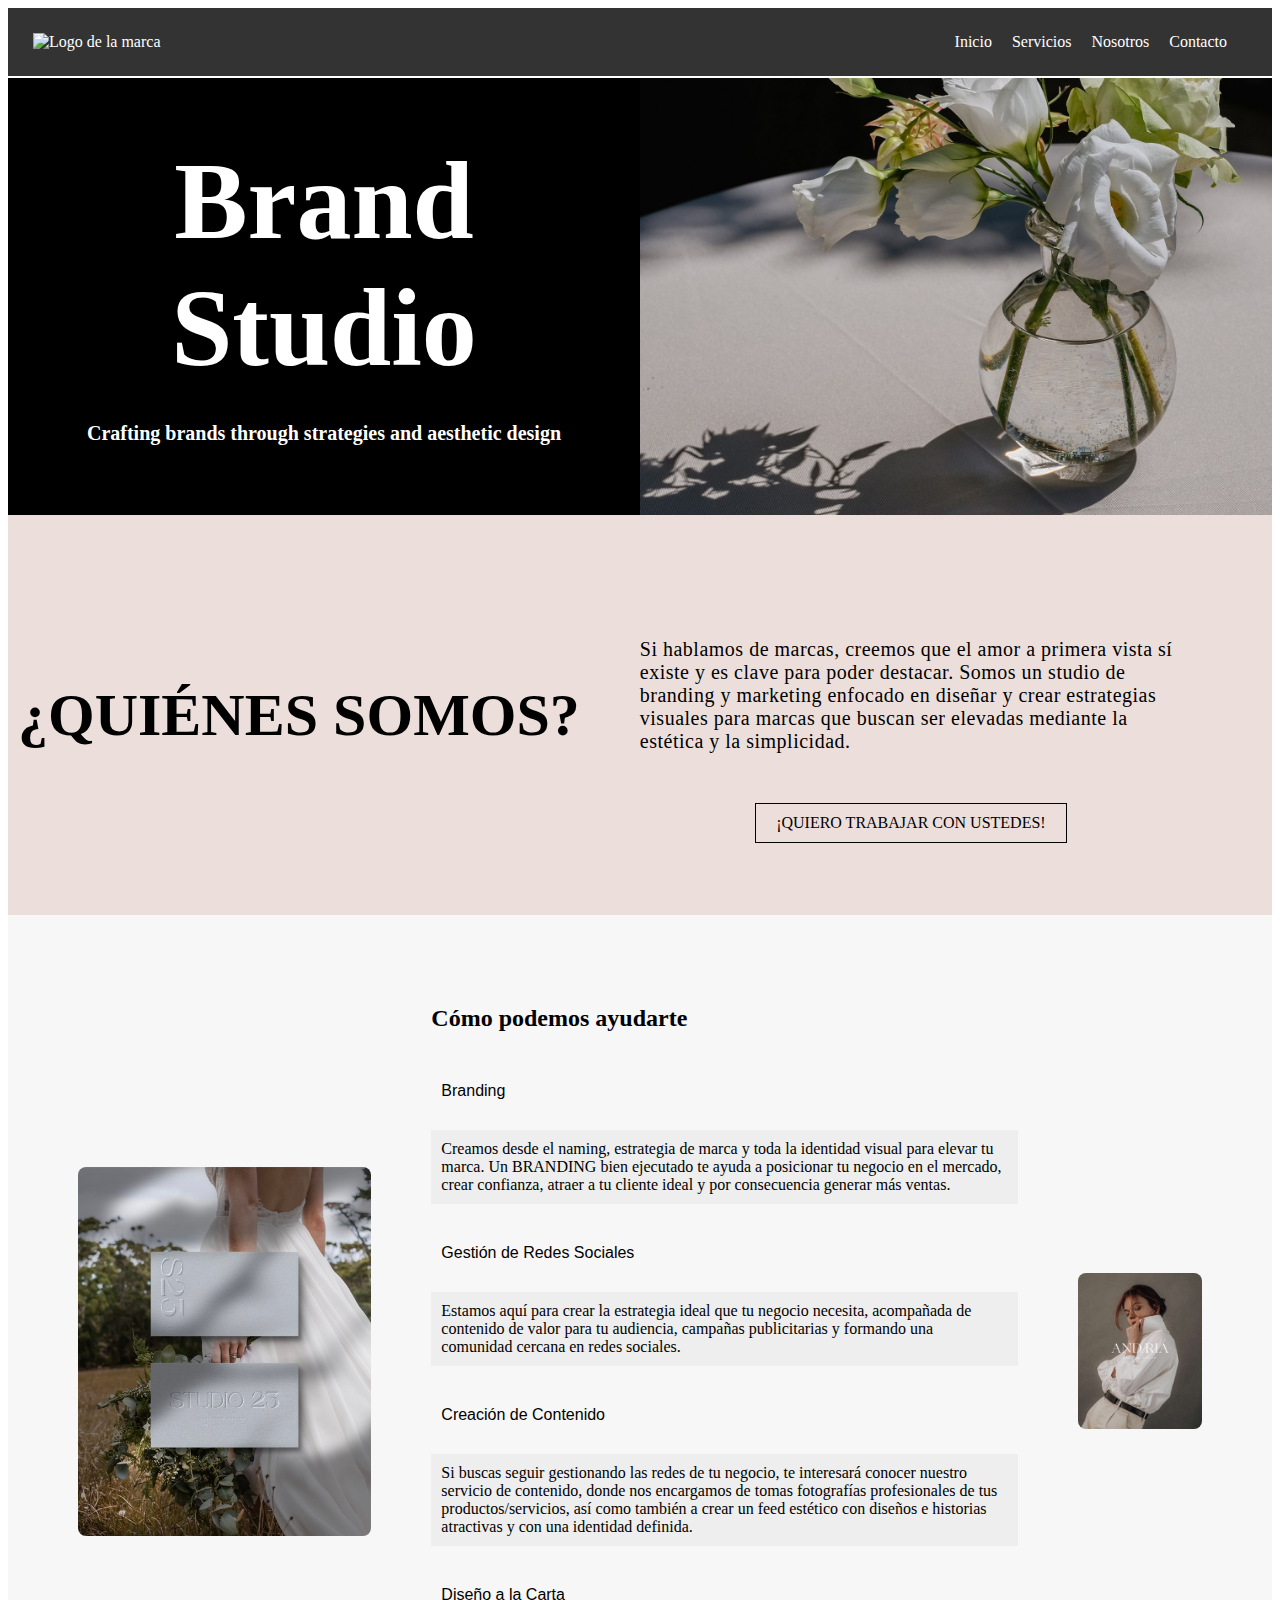
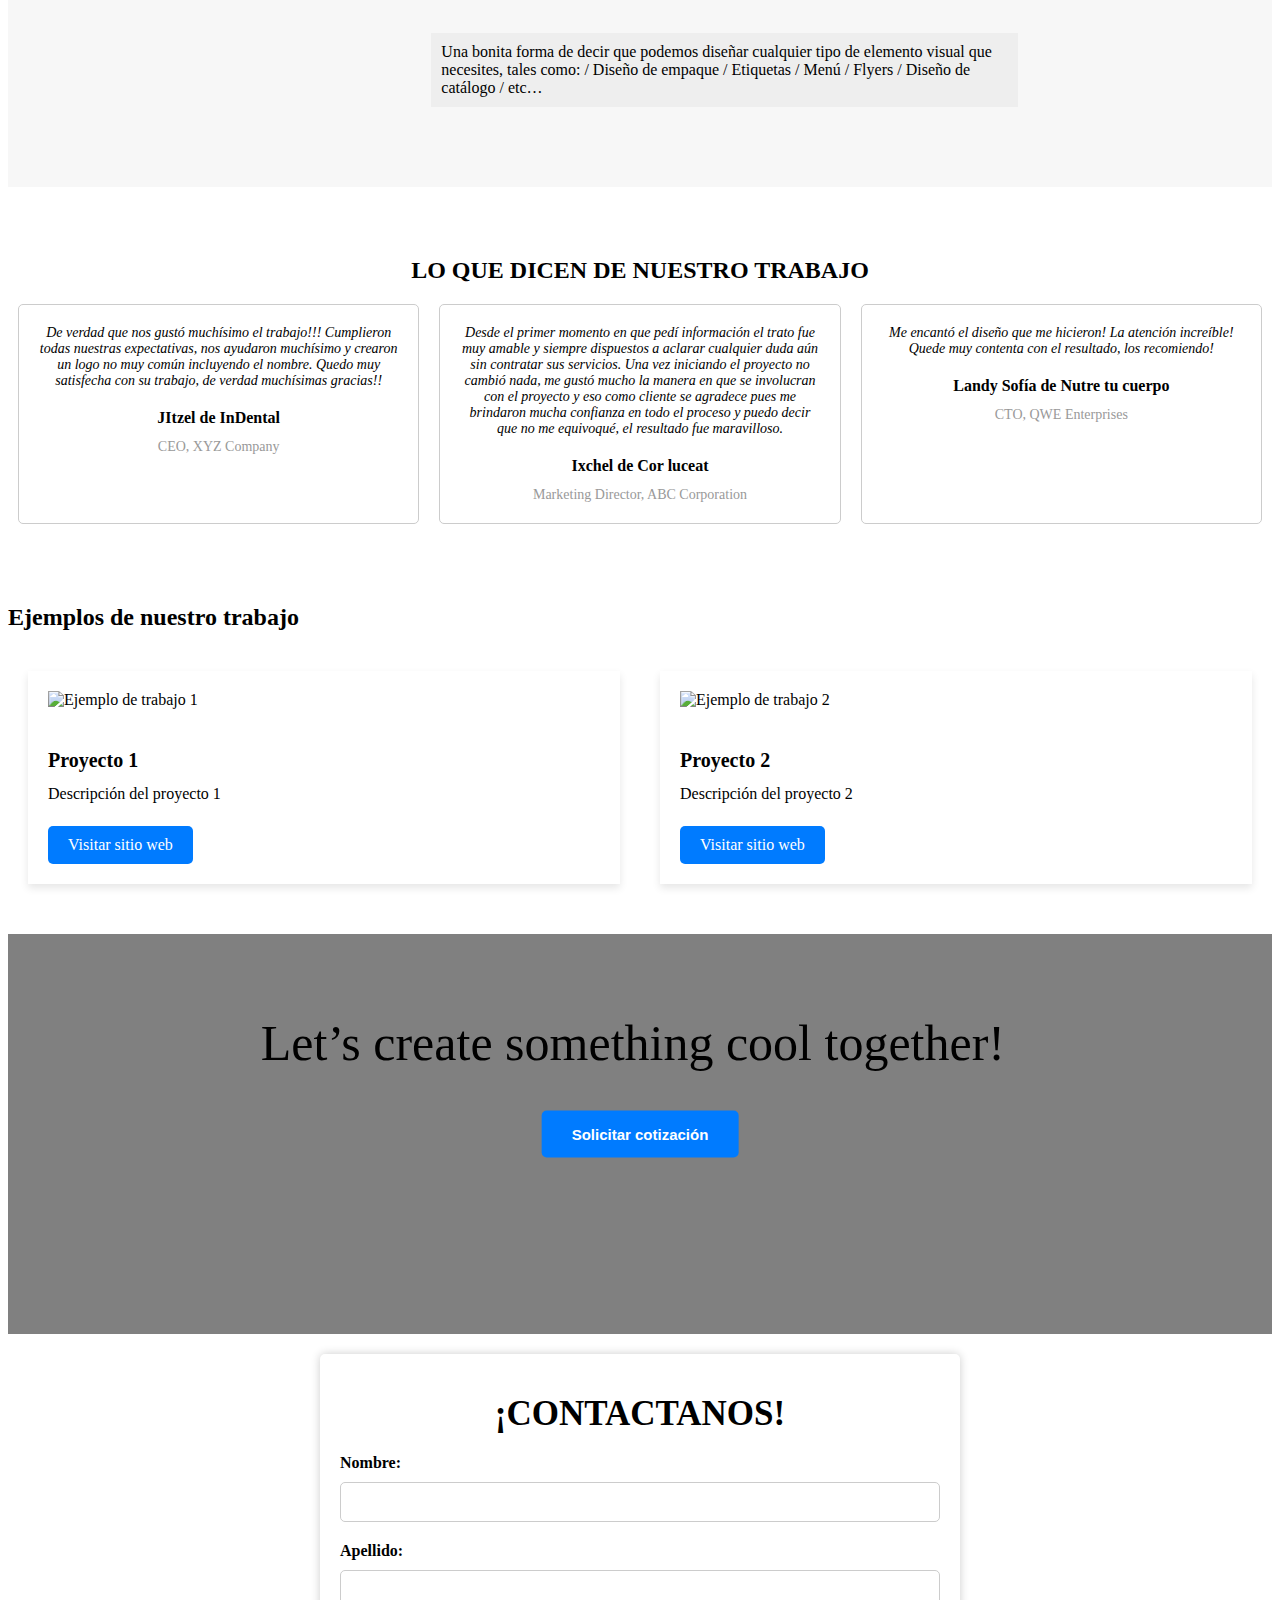
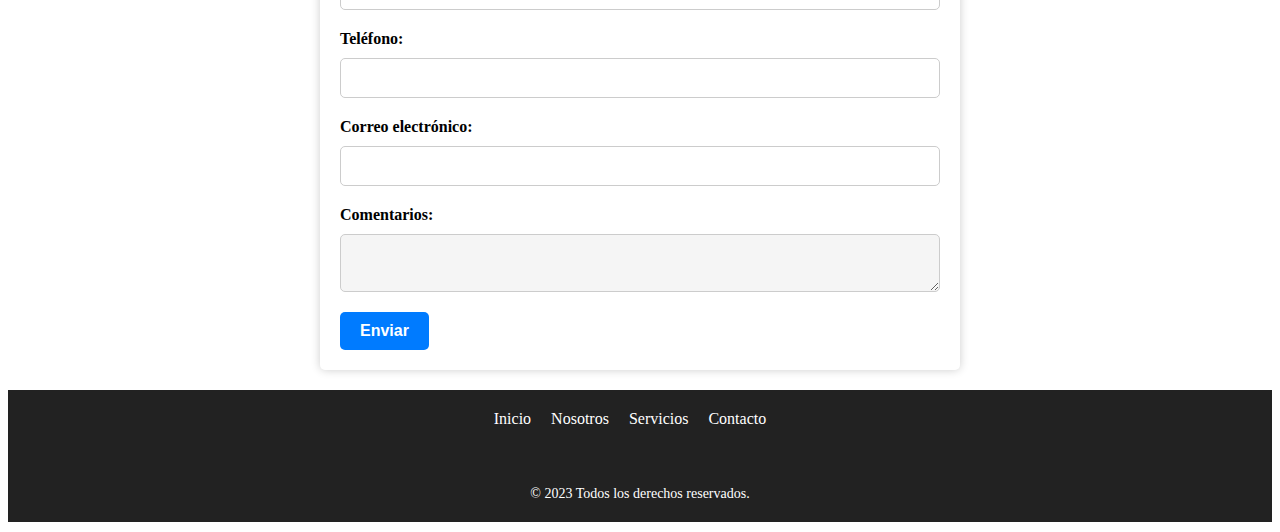
==== index.html @ 490c44bf "First Commit" ====
<!DOCTYPE html>
<html lang="es">

<head>
    <meta charset="UTF-8">
    <meta http-equiv="X-UA-Compatible" content="IE=edge">
    <meta name="viewport" content="width=device-width, initial-scale=1.0">
    <title>Aurum - Agencia de Marketing</title>
    <!-- Font Awesome -->
    <script src="https://kit.fontawesome.com/0994120167.js" crossorigin="anonymous"></script>
    <link href="https://cdn.jsdelivr.net/npm/bootstrap@5.1.3/dist/css/bootstrap.min.css" rel="stylesheet"
        integrity="sha384-1BmE4kWBq78iYhFldvKuhfTAU6auU8tT94WrHftjDbrCEXSU1oBoqyl2QvZ6jIW3" crossorigin="anonymous">
    <!-- Estilos -->
    <link rel="stylesheet" href="estilos.css">
</head>

<body>
    <header>
        <div class="navbar">
            <div class="logo">
                <img src="logo.png" alt="Logo de la marca">
            </div>
            <nav>
                <ul>
                    <li><a href="#">Inicio</a></li>
                    <li><a href="#">Servicios</a></li>
                    <li><a href="#">Nosotros</a></li>
                    <li><a href="#contacto">Contacto</a></li>
                </ul>
            </nav>
        </div>
        <div class="header-info">
            <div class="branding">
                <h1>Brand Studio</h1>
                <h2>Crafting brands through strategies and aesthetic design</h2>
            </div>
            <div class="header-image">
                <img src="images/imagen1.jpg" alt="Imagen de la marca">
            </div>
        </div>
    </header>
    <main>
        <section class="about-us">
            <div class="about-title">
                <h2>¿Quiénes somos?</h2>
            </div>
            <div class="about-description">
                <p>Si hablamos de marcas, creemos que el amor a primera vista sí existe y es clave para poder destacar.
                    Somos un studio de branding y marketing enfocado en diseñar y crear estrategias visuales
                    para marcas que buscan ser elevadas mediante la estética y la simplicidad.</p>
                <div class="contact-button">
                    <a href="contact.html">¡QUIERO TRABAJAR CON USTEDES!</a>
                </div>
            </div>
        </section>

        <section class="help-section">
            <div class="help-container">
                <div class="help-image-left">
                    <img src="images/imagen2.jpg" alt="Imagen izquierda">
                </div>
                <div class="help-info-container">
                    <h2>Cómo podemos ayudarte</h2>
                    <div class="accordion-item">
                        <h2 class="accordion-header" id="headingOne">
                            <button class="accordion-button collapsed" type="button" data-bs-toggle="collapse"
                                data-bs-target="#collapseOne" aria-expanded="false" aria-controls="collapseOne">
                                Branding
                            </button>
                        </h2>
                        <div id="collapseOne" class="accordion-collapse collapse" aria-labelledby="headingOne"
                            data-bs-parent="#accordionExample">
                            <div class="accordion-body">
                                Creamos desde el naming, estrategia de marca y toda la identidad visual para elevar tu
                                marca.

                                Un BRANDING bien ejecutado te ayuda a posicionar tu negocio en el mercado, crear
                                confianza, atraer a tu cliente ideal y por consecuencia generar más ventas.
                            </div>
                        </div>
                    </div>
                    <div class="accordion-item">
                        <h2 class="accordion-header" id="headingTwo">
                            <button class="accordion-button collapsed" type="button" data-bs-toggle="collapse"
                                data-bs-target="#collapseTwo" aria-expanded="false" aria-controls="collapseTwo">
                                Gestión de Redes Sociales
                            </button>
                        </h2>
                        <div id="collapseTwo" class="accordion-collapse collapse" aria-labelledby="headingTwo"
                            data-bs-parent="#accordionExample">
                            <div class="accordion-body">
                                Estamos aquí para crear la estrategia ideal que tu negocio necesita, acompañada de
                                contenido de valor para tu audiencia, campañas publicitarias y formando una comunidad
                                cercana en redes sociales.
                            </div>
                        </div>
                    </div>
                    <div class="accordion-item">
                        <h2 class="accordion-header" id="headingThree">
                            <button class="accordion-button collapsed" type="button" data-bs-toggle="collapse"
                                data-bs-target="#collapseThree" aria-expanded="false" aria-controls="collapseThree">
                                Creación de Contenido
                            </button>
                        </h2>
                        <div id="collapseThree" class="accordion-collapse collapse" aria-labelledby="headingThree"
                            data-bs-parent="#accordionExample">
                            <div class="accordion-body">
                                Si buscas seguir gestionando las redes de tu negocio, te interesará conocer nuestro
                                servicio de contenido, donde nos encargamos de tomas fotografías profesionales de tus
                                productos/servicios, así como también a crear un feed estético con diseños e historias
                                atractivas y con una identidad definida.
                            </div>
                        </div>
                    </div>
                    <div class="accordion-item">
                        <h2 class="accordion-header" id="headingFour">
                            <button class="accordion-button collapsed" type="button" data-bs-toggle="collapse"
                                data-bs-target="#collapseFour" aria-expanded="false" aria-controls="collapseFour">
                                Diseño a la Carta
                            </button>
                        </h2>
                        <div id="collapseFour" class="accordion-collapse collapse" aria-labelledby="headingFour"
                            data-bs-parent="#accordionExample">
                            <div class="accordion-body">
                                Una bonita forma de decir que podemos diseñar cualquier tipo de elemento visual que
                                necesites, tales como:
                                / Diseño de empaque / Etiquetas / Menú / Flyers / Diseño de catálogo / etc…
                            </div>
                        </div>
                    </div>
                </div>
            </div>
            <div class="help-image-right">
                <img src="images/imagen3.jpg" alt="Imagen derecha">
            </div>
            </div>
        </section>

        <section class="testimonial">
            <h2>Lo que dicen de nuestro trabajo</h2>
            <div class="testimonial-container">
                <div class="testimonial-card">
                    <p>De verdad que nos gustó muchísimo el trabajo!!!
                        Cumplieron todas nuestras expectativas, nos ayudaron muchísimo y crearon un logo no muy común
                        incluyendo el nombre.
                        Quedo muy satisfecha con su trabajo, de verdad muchísimas gracias!!</p>
                    <h3>JItzel de InDental</h3>
                    <span>CEO, XYZ Company</span>
                </div>
                <div class="testimonial-card">
                    <p>Desde el primer momento en que pedí información el trato fue muy amable y
                        siempre dispuestos a aclarar cualquier duda aún sin contratar sus servicios.
                        Una vez iniciando el proyecto no cambió nada, me gustó mucho la manera en que se
                        involucran con el proyecto y eso como cliente se agradece pues
                        me brindaron mucha confianza en todo el proceso y puedo decir
                        que no me equivoqué, el resultado fue maravilloso.</p>
                    <h3>Ixchel de Cor luceat</h3>
                    <span>Marketing Director, ABC Corporation</span>
                </div>
                <div class="testimonial-card">
                    <p>Me encantó el diseño que me hicieron! La atención increíble!
                        Quede muy contenta con el resultado, los recomiendo!</p>
                    <h3>Landy Sofía de Nutre tu cuerpo</h3>
                    <span>CTO, QWE Enterprises</span>
                </div>
            </div>
        </section>

        <section class="work-examples">
            <h2>Ejemplos de nuestro trabajo</h2>
            <div class="work-container">
                <div class="work-card">
                    <img src="img/work-example-1.jpg" alt="Ejemplo de trabajo 1">
                    <h3>Proyecto 1</h3>
                    <p>Descripción del proyecto 1</p>
                    <a href="#" target="_blank">Visitar sitio web</a>
                </div>
                <div class="work-card">
                    <img src="img/work-example-2.jpg" alt="Ejemplo de trabajo 2">
                    <h3>Proyecto 2</h3>
                    <p>Descripción del proyecto 2</p>
                    <a href="#" target="_blank">Visitar sitio web</a>
                </div>
            </div>
        </section>

        <div class="container">
            <p class="fraseCotizacion">Let’s create something cool together!</p>
            <button class="cta-btn">Solicitar cotización</button>
        </div>

        <div id=#contacto class="contact-form">
            <form action="#" method="post">
                <h2>¡Contactanos!</h2>
                <div class="form-group">
                    <label for="first-name">Nombre:</label>
                    <input type="text" id="first-name" name="first-name" required>
                </div>
                <div class="form-group">
                    <label for="last-name">Apellido:</label>
                    <input type="text" id="last-name" name="last-name" required>
                </div>
                <div class="form-group">
                    <label for="phone">Teléfono:</label>
                    <input type="tel" id="phone" name="phone" required>
                </div>
                <div class="form-group">
                    <label for="email">Correo electrónico:</label>
                    <input type="email" id="email" name="email" required>
                </div>
                <div class="form-group">
                    <label for="comments">Comentarios:</label>
                    <textarea id="comments" name="comments" readonly></textarea>
                </div>
                <button type="submit">Enviar</button>
            </form>
        </div>
    </main>
    <footer>
        <nav>
            <ul>
                <li><a href="#">Inicio</a></li>
                <li><a href="#">Nosotros</a></li>
                <li><a href="#">Servicios</a></li>
                <li><a href="#">Contacto</a></li>
            </ul>
        </nav>
        <div class="social-icons">
            <a href="www.instagram.com" aria-label="Instagram"><i class="fab fa-instagram"></i></a>
            <a href="#" aria-label="Whatsapp"><i class="fab fa-whatsapp"></i></a>
            <a href="#" aria-label="Twitter"><i class="fab fa-twitter"></i></a>
            <a href="#" aria-label="Facebook"><i class="fab fa-facebook"></i></a>
            <a href="#" aria-label="Pinterest"><i class="fab fa-pinterest"></i></a>
        </div>
        <p>&copy; 2023 Todos los derechos reservados.</p>
    </footer>

    <!-- Javascript -->
    <script src="index.js"></script>
    <script src="https://cdn.jsdelivr.net/npm/bootstrap@5.1.3/dist/js/bootstrap.bundle.min.js"
        integrity="sha384-ka7Sk0Gln4gmtz2MlQnikT1wXgYsOg+OMhuP+IlRH9sENBO0LRn5q+8nbTov4+1p" crossorigin="anonymous">
    </script>
</body>

</html>
---- estilos.css ----
/* Estilos para el navbar */
.navbar {
    display: flex;
    justify-content: space-between;
    align-items: center;
    background-color: #333;
    color: #fff;
    padding: 25px;
  }
  
  .logo img {
    height: 50px;
  }
  
  nav ul {
    list-style: none;
    display: flex;
  }
  
  nav li {
    margin-right: 20px;
  }
  
  nav a {
    color: #fff;
    text-decoration: none;
  }
  
  /* Estilos para la sección del encabezado */
/*   .header-info {
    display: flex;
    justify-content: space-between;
    align-items: center;
    padding: 50px;
    background-color: #000;
    border-top: 1px solid #fff;
  } */
  .header-info {
    display: flex;
    align-items: center;
    background-color: #000;
    border-top: 2px solid #fff;
  }
  .branding {
    flex: 1;
  }
  
  .branding h1 {
    margin-top: 0;
    color: #fff;
    font-size: 110px;
    margin: 10px;
    text-align: center;

  }
  .branding h2 {
    margin: 0 auto;
    max-width: 80%;
    color: #fff;
    font-size: 20px;
    text-align: center;
    padding: 20px;
  }
  
  .header-image {
    flex: 1;
    display: flex;
    justify-content: flex-end;
  }
  
  .header-image img {
    max-width: 100%;
    height: auto;
  }
  /* Sobre Nosotros */
  .about-us {
    display: flex;
    align-items: center;
    height: 400px;
    background-color: #ecdfdb;
  }

  .about-title{
    font-size: 40px;
    margin: 10px;
    text-transform: uppercase;
  }
  .about-description{
    flex: 1;
    width: 40%;
    margin-right: 40px;
  }
  .about-description p{
    font-size: 20px;
    margin: 30px;
    padding: 20px;
    text-align: left;
    letter-spacing: 0.5px;
}
  
  .contact-button {
    margin-top: 20px;
    text-align: center;
  }
  .contact-button a {
    display: inline-block;
    background-color: #ecdfdb;
    color: #000;
    padding: 10px 20px;
    text-decoration: none;
    font-size: 16px;
    transition: background-color 0.3s;
    border: 1px solid black;
  }
  
/*   .contact-button a {
    display: inline-block;
    background-color: #ecdfdb;
    color: #fff;
    padding: 10px 20px;
    border-radius: 4px;
    text-decoration: none;
    font-size: 16px;
    transition: background-color 0.3s;
  } */
  
  .contact-button a:hover {
    background-color: #C2B790;
    color: #fff;
    border: 1px solid #C2B790;
  }

  /* Sección Servicios */
  .services {
    text-align: center;
    padding: 50px 0;
    background-color: #fff;
  }
  
  .services h2 {
    margin-bottom: 20px;
    text-transform: uppercase;
    color: #fff;
  }
  
  .services-container {
    display: flex;
    justify-content: center;
  }
  .services-container i{
      font-size: 40px;
      margin: 20px;
      color: grey
  }
  
  .services-card {
    width: 30%;
    margin: 0 10px;
    background-color: #fff;
    border: 1px solid #ccc;
    padding: 20px;
    border-radius: 5px;
  }

  .help-section {
    background-color: #f7f7f7;
    padding: 50px 0;
  }
  
  .help-container {
    max-width: 1000px;
    margin: 0 auto;
    display: flex;
    flex-wrap: wrap;
    justify-content: center;
    align-items: center;
  }
  
  .help-image-left,
  .help-image-right {
    flex: 1;
    max-width: 300px;
    margin: 0 20px;
  }
  
  .help-image-left img,
  .help-image-right img {
    display: block;
    width: 100%;
    border-radius: 8px;
  }
  
  .help-info-container {
    flex: 2;
    margin: 0 20px;
    display: flex;
    flex-direction: column;
    justify-content: space-between;
  }
  
  .help-info {
    background-color: #ffffff;
    padding: 20px;
    border-radius: 8px;
    margin-bottom: 20px;
  }
  
  .help-info:last-of-type {
    margin-bottom: 0;
  }
  
  .more-info-button {
    text-align: center;
  }
  
  .more-info-button a {
    display: inline-block;
    background-color: #333333;
    color: #ffffff;
    padding: 10px 20px;
    border-radius: 4px;
    text-decoration: none;
    font-size: 16px;
    transition: background-color 0.3s;
  }
  
  .more-info-button a:hover {
    background-color: #666666;
  }
  .help-section {
    display: flex;
    justify-content: center;
    align-items: center;
    padding: 50px;
  }
  
  .help-container {
    display: flex;
    justify-content: center;
    align-items: center;
    width: 100%;
  }
  
  .help-image-left {
    width: 50%;
    height: 50%;
    position: relative;
  }
  
  .help-image-left img {
    width: 100%;
    height: 100%;
    object-fit: cover;
  }
  
  .help-image-right {
    width: 50%;
    height: 50%;
    position: relative;
  }
  
  .help-image-right img {
    width: 100%;
    height: 100%;
    object-fit: cover;
  }
  
  .help-info-container {
    width: 50%;
    padding: 20px;
  }
  
  .accordion {
    max-height: 400px;
    overflow: auto;
  }
  
  .accordion-item {
    margin-bottom: 10px;
  }
  
  .accordion-button {
    width: 100%;
    text-align: left;
    background: none;
    border: none;
    padding: 10px;
    font-size: 16px;
    cursor: pointer;
  }
  
  .accordion-button:focus {
    outline: none;
  }
  
  .accordion-body {
    padding: 10px;
    background-color: #eee;
  }
  /* Prueba acordeon */

  .myaccordion {
    max-width: 500px;
    margin: 50px auto;
    box-shadow: 0 0 1px rgba(0,0,0,0.1);
  }
  
  .myaccordion .card,
  .myaccordion .card:last-child .card-header {
    border: none;
  }
  
  .myaccordion .card-header {
    border-bottom-color: #EDEFF0;
    background: transparent;
  }
  
  .myaccordion .fa-stack {
    font-size: 18px;
  }
  
  .myaccordion .btn {
    width: 100%;
    font-weight: bold;
    color: #004987;
    padding: 0;
  }
  
  .myaccordion .btn-link:hover,
  .myaccordion .btn-link:focus {
    text-decoration: none;
  }
  
  .myaccordion li + li {
    margin-top: 10px;
  }
  /* Fin prueba acordeon */
  /* Sección Testimonios */
  .testimonial-card p {
    font-style: italic;
    margin-bottom: 20px;
  }
  .testimonial {
    text-align: center;
    padding: 50px 0;
    background-color: #fff;
  }
  
  .testimonial h2 {
    margin-bottom: 20px;
    text-transform: uppercase;
  }
  
  .testimonial-container {
    display: flex;
    justify-content: center;
  }
  
  .testimonial-card {
    width: 30%;
    margin: 0 10px;
    background-color: #fff;
    border: 1px solid #ccc;
    padding: 20px;
    border-radius: 5px;
  }
  
  .testimonial-card p {
    font-style: italic;
    margin-bottom: 20px;
  }
  
  .testimonial-card h3 {
    font-size: 16px;
    margin-bottom: 10px;
  }
  
  .testimonial-card span {
    font-size: 14px;
    color: #999;
  }
/* Sección Ejemplos de Portfolio */
  .work-examples {
    margin: 30px 0;
  }
  
  .work-examples h2 {
    font-size: 24px;
    font-weight: bold;
    margin-bottom: 20px;
  }
  
  .work-container {
    display: flex;
    flex-wrap: wrap;
  }
  
  .work-card {
    flex: 1 1 300px;
    margin: 20px;
    padding: 20px;
    box-shadow: 0px 4px 8px rgba(0, 0, 0, 0.1);
  }
  
  .work-card img {
    width: 100%;
    margin-bottom: 20px;
  }
  
  .work-card h3 {
    font-size: 20px;
    font-weight: bold;
    margin-bottom: 10px;
  }
  
  .work-card p {
    font-size: 16px;
    line-height: 1.5;
    margin-bottom: 20px;
  }
  
  .work-card a {
    display: inline-block;
    font-size: 16px;
    color: #fff;
    background-color: #007bff;
    padding: 10px 20px;
    border-radius: 5px;
    text-decoration: none;
    transition: background-color 0.2s ease-in-out;
  }
  
  .work-card a:hover {
    background-color: #0056b3;
  }
/* Span de Cotización */
  .container {
    position: relative;
    height: 400px;
    background-color: grey;
    /* background-image: url('imagen-de-fondo.jpg'); */
    background-size: cover;
    background-position: center;
  }
  .fraseCotizacion{
      position: absolute;
      top: 20%;
      left: 20%;
      font-size: 50px;
  }
  .cta-btn {
    position: absolute;
    top: 50%;
    left: 50%;
    transform: translate(-50%, -50%);
    background-color: #007bff;
    color: #fff;
    padding: 15px 30px;
    border: none;
    border-radius: 5px;
    font-size: 15px;
    font-weight: bold;
    cursor: pointer;
    transition: background-color 0.2s ease-in-out;
  }
  
  .cta-btn:hover {
    background-color: #0056b3;
  }

  /* Formulario de Contacto */

  .contact-form {
    max-width: 600px;
    margin: 0 auto;
    padding: 20px;
    background-color: #fff;
    border-radius: 5px;
    box-shadow: 0 0 10px rgba(0, 0, 0, 0.2);
    margin-top: 20px;
    margin-bottom: 20px;
  }
  .contact-form h2{
      display: flex;
      justify-content: center;
      font-size: 35px;
      text-align: center;
      margin: 10px;
      padding: 10px;
      text-transform: uppercase;
  }
  .contact-form button{
      display: flex;
      justify-content: center;
  }
  
  .form-group {
    display: flex;
    flex-direction: column;
    margin-bottom: 20px;
  }
  
  .form-group label {
    font-size: 16px;
    font-weight: bold;
    margin-bottom: 10px;
  }
  
  .form-group input,
  .form-group textarea {
    padding: 10px;
    border-radius: 5px;
    border: 1px solid #ccc;
    font-size: 16px;
  }
  
  .form-group textarea[readonly] {
    background-color: #f5f5f5;
    color: #555;
  }
  
  button[type="submit"] {
    background-color: #007bff;
    color: #fff;
    padding: 10px 20px;
    border: none;
    border-radius: 5px;
    font-size: 16px;
    font-weight: bold;
    cursor: pointer;
    transition: background-color 0.2s ease-in-out;
  }
  
  button[type="submit"]:hover {
    background-color: #0056b3;
  }
  /* Footer */
  footer {
    background-color: #222;
    color: #fff;
    padding: 20px;
    display: flex;
    flex-direction: column;
    align-items: center;
  }
  
  nav ul {
    list-style: none;
    margin: 0;
    padding: 0;
    display: flex;
  }
  
  nav li {
    margin-right: 20px;
  }
  
  nav a {
    color: #fff;
    text-decoration: none;
    font-size: 16px;
  }
  
  .social-icons {
    margin: 20px 0;
  }
  
  .social-icons a {
    display: inline-block;
    margin-right: 10px;
    color: #fff;
    font-size: 24px;
  }
  
  .social-icons a:hover {
    color: #007bff;
  }
  
  p {
    margin: 0;
    font-size: 14px;
  }
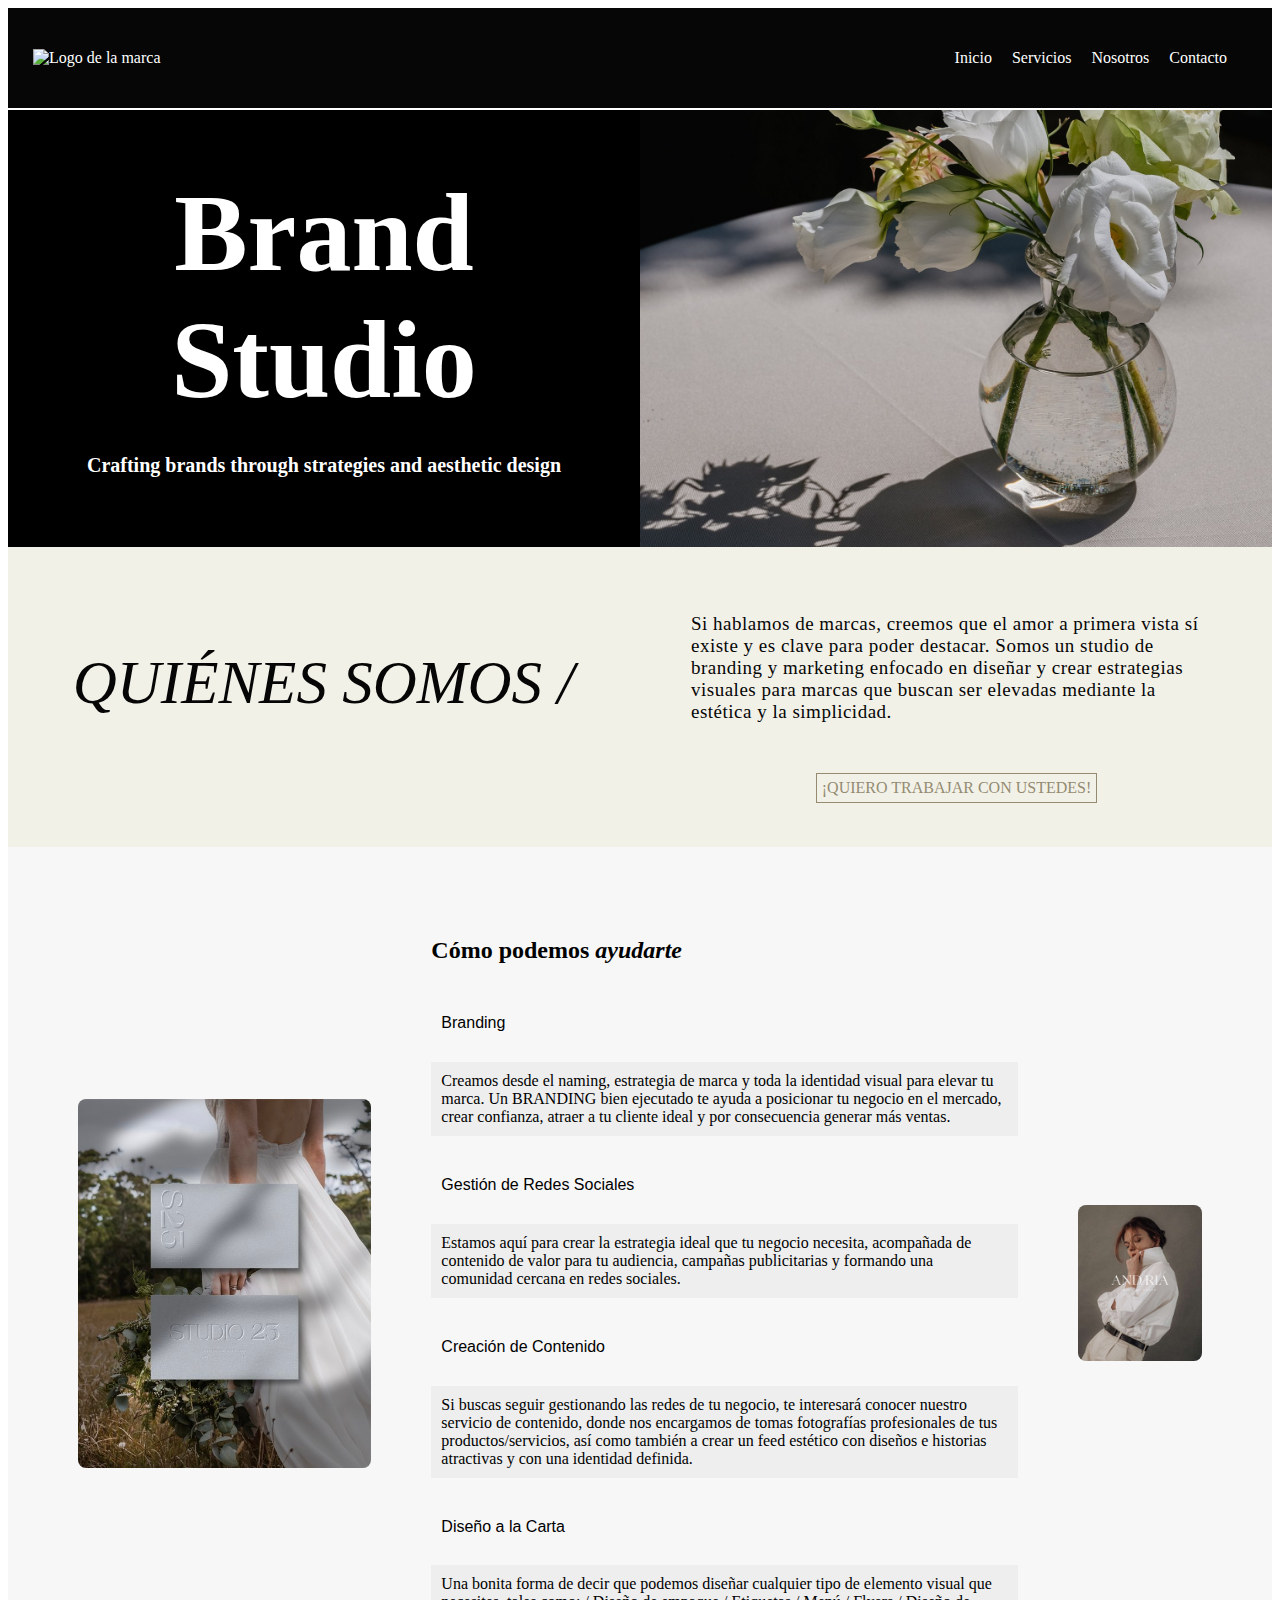
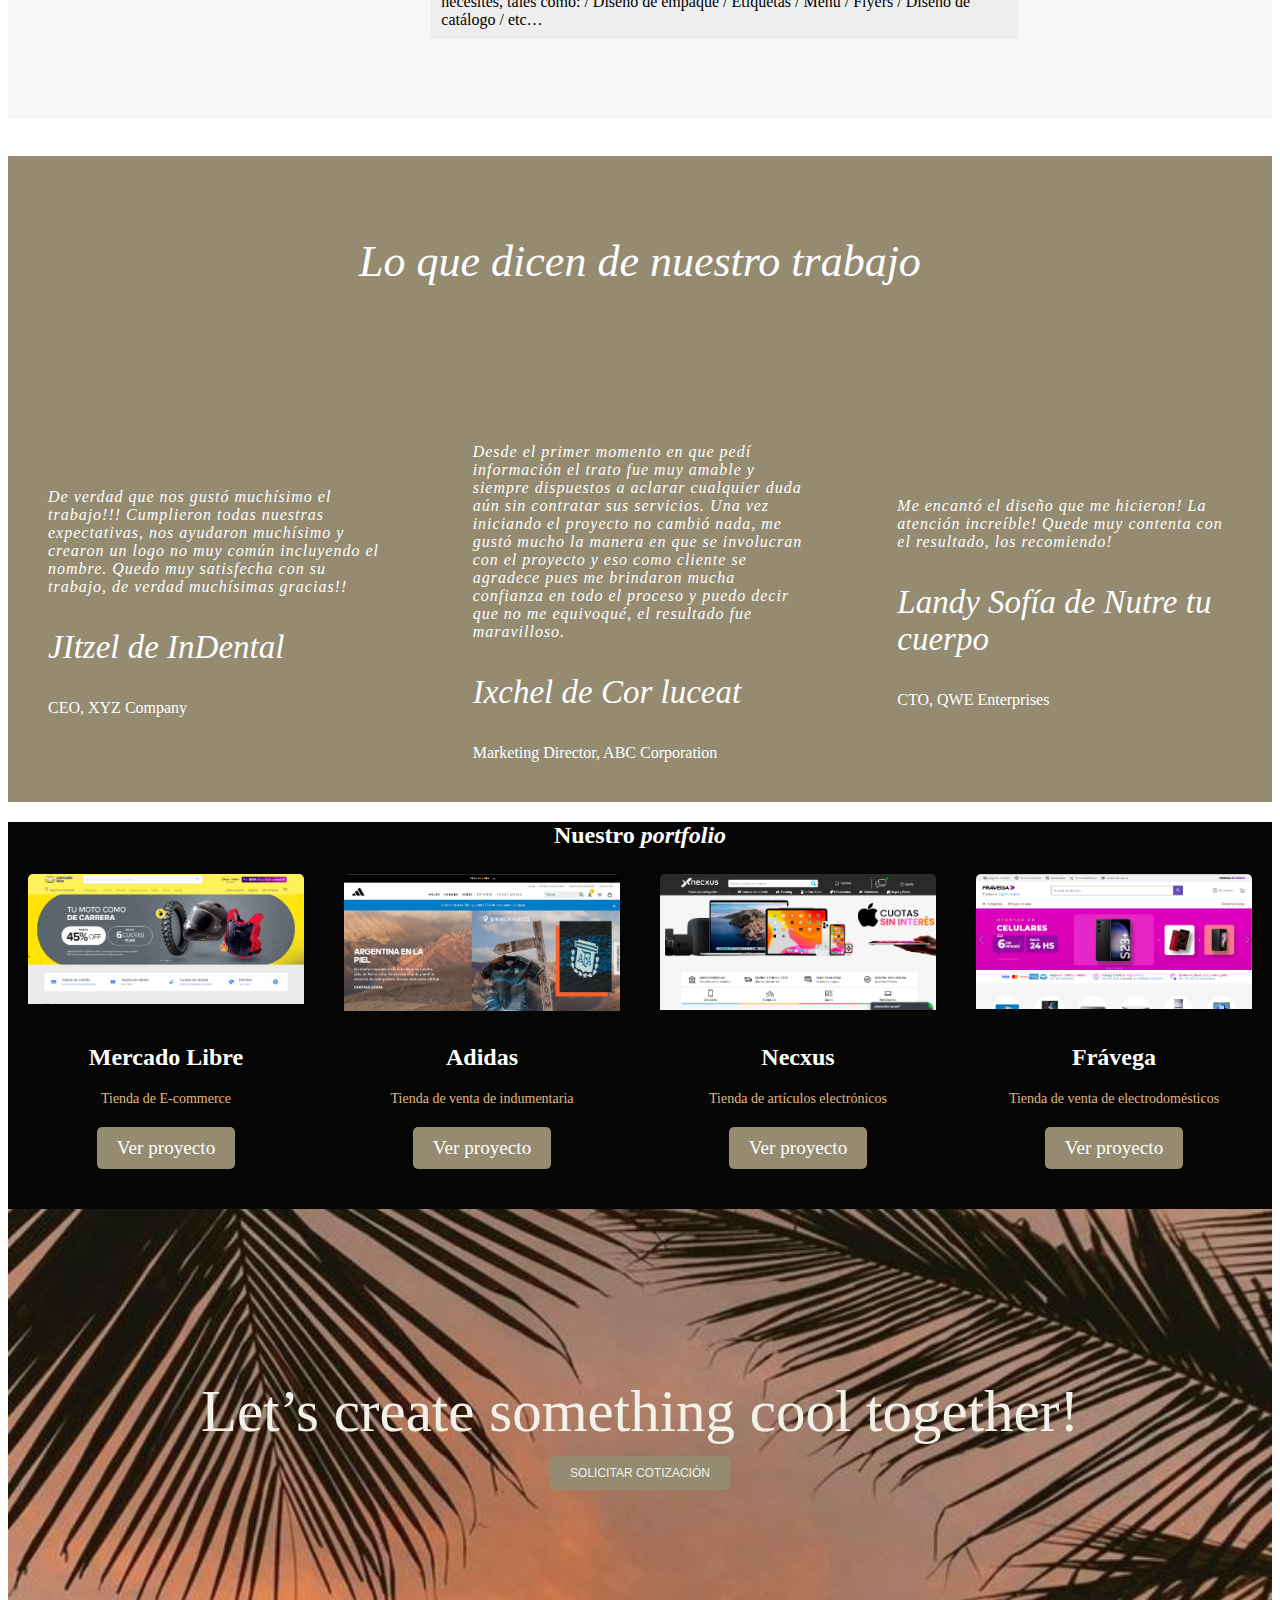
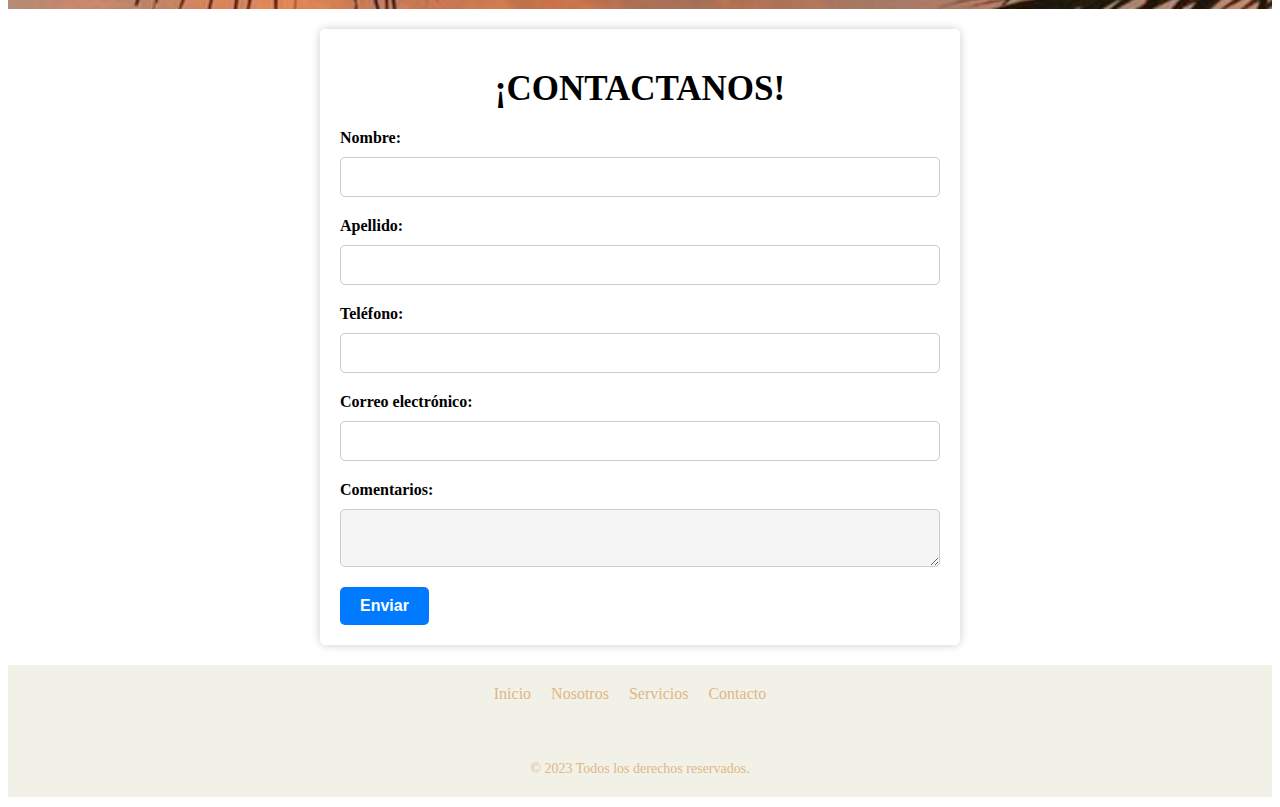
==== commit 7d52852b: "Se agrega prueba de porfolio, se cambia estilo del footer, es estructura quienes somos y nuestro tra" ====
--- a/index.html
+++ b/index.html
@@ -42,25 +42,23 @@
     <main>
         <section class="about-us">
             <div class="about-title">
-                <h2>¿Quiénes somos?</h2>
+                <h2>Quiénes somos /</h2>
             </div>
             <div class="about-description">
                 <p>Si hablamos de marcas, creemos que el amor a primera vista sí existe y es clave para poder destacar.
-                    Somos un studio de branding y marketing enfocado en diseñar y crear estrategias visuales
-                    para marcas que buscan ser elevadas mediante la estética y la simplicidad.</p>
-                <div class="contact-button">
-                    <a href="contact.html">¡QUIERO TRABAJAR CON USTEDES!</a>
-                </div>
-            </div>
-        </section>
-
+                    Somos un studio de branding y marketing enfocado en diseñar y crear estrategias visuales para marcas
+                    que buscan ser
+                    elevadas mediante la estética y la simplicidad.</p>
+                <a href="contact.html" class="contact-button">¡Quiero trabajar con ustedes!</a>
+            </div>
+        </section>
         <section class="help-section">
             <div class="help-container">
                 <div class="help-image-left">
                     <img src="images/imagen2.jpg" alt="Imagen izquierda">
                 </div>
                 <div class="help-info-container">
-                    <h2>Cómo podemos ayudarte</h2>
+                    <h2>Cómo podemos <em>ayudarte</em></h2>
                     <div class="accordion-item">
                         <h2 class="accordion-header" id="headingOne">
                             <button class="accordion-button collapsed" type="button" data-bs-toggle="collapse"
@@ -137,8 +135,10 @@
         </section>
 
         <section class="testimonial">
-            <h2>Lo que dicen de nuestro trabajo</h2>
-            <div class="testimonial-container">
+            <div class="testimonial-title">
+                <h2>Lo que dicen de <em>nuestro trabajo</em></h2>
+            </div>
+            <div class="testimonial-grid">
                 <div class="testimonial-card">
                     <p>De verdad que nos gustó muchísimo el trabajo!!!
                         Cumplieron todas nuestras expectativas, nos ayudaron muchísimo y crearon un logo no muy común
@@ -164,11 +164,55 @@
                     <span>CTO, QWE Enterprises</span>
                 </div>
             </div>
-        </section>
-
-        <section class="work-examples">
-            <h2>Ejemplos de nuestro trabajo</h2>
-            <div class="work-container">
+
+        </section>
+        <section class="work-section">
+            <h2 class="work-title">Nuestro <em>portfolio</em></h2>
+            <div class="work-examples">
+            <div class="work-card">
+                <div class="work-image">
+                  <img src="./images/meli.png" alt="Imagen de ejemplo">
+                </div>
+                <div class="work-content">
+                  <h2>Mercado Libre</h2>
+                  <p>Tienda de E-commerce</p>
+                  <a href="www.mercadolibre.com.ar" class="work-btn">Ver proyecto</a>
+                </div>
+              </div>
+              <div class="work-card">
+                <div class="work-image">
+                  <img src="./images/adidas.png" alt="Imagen de ejemplo">
+                </div>
+                <div class="work-content">
+                  <h2>Adidas</h2>
+                  <p>Tienda de venta de indumentaria</p>
+                  <a href="www.adidas.com.ar" class="work-btn">Ver proyecto</a>
+                </div>
+              </div>
+              <div class="work-card">
+                <div class="work-image">
+                  <img src="./images/necxus.png" alt="Necxus">
+                </div>
+                <div class="work-content">
+                  <h2>Necxus</h2>
+                  <p>Tienda de artículos electrónicos</p>
+                  <a href="www.necxus.com.ar" class="work-btn">Ver proyecto</a>
+                </div>
+              </div>
+              <div class="work-card">
+                <div class="work-image">
+                  <img src="./images/fravega.png" alt="Fravega">
+                </div>
+                <div class="work-content">
+                  <h2>Frávega</h2>
+                  <p>Tienda de venta de electrodomésticos</p>
+                  <a href="www.fravega.com.ar" class="work-btn">Ver proyecto</a>
+                </div>
+              </div>
+            </div>
+              
+              
+            <!-- <div class="work-container">
                 <div class="work-card">
                     <img src="img/work-example-1.jpg" alt="Ejemplo de trabajo 1">
                     <h3>Proyecto 1</h3>
@@ -181,15 +225,20 @@
                     <p>Descripción del proyecto 2</p>
                     <a href="#" target="_blank">Visitar sitio web</a>
                 </div>
-            </div>
-        </section>
-
-        <div class="container">
-            <p class="fraseCotizacion">Let’s create something cool together!</p>
-            <button class="cta-btn">Solicitar cotización</button>
-        </div>
-
-        <div id=#contacto class="contact-form">
+            </div> -->
+        </section>
+<section>
+    <div class="card">
+        <div class="card-content">
+          <h2>Let’s create something cool together!</h2>
+          
+          <button>Solicitar cotización</button>
+        </div>
+      </div>
+      
+</section>
+
+        <div id=contacto class="contact-form">
             <form action="#" method="post">
                 <h2>¡Contactanos!</h2>
                 <div class="form-group">
--- a/estilos.css
+++ b/estilos.css
@@ -3,7 +3,7 @@
     display: flex;
     justify-content: space-between;
     align-items: center;
-    background-color: #333;
+    background-color: #060606;
     color: #fff;
     padding: 25px;
   }
@@ -73,61 +73,58 @@
     height: auto;
   }
   /* Sobre Nosotros */
-  .about-us {
-    display: flex;
-    align-items: center;
-    height: 400px;
-    background-color: #ecdfdb;
-  }
-
-  .about-title{
-    font-size: 40px;
-    margin: 10px;
+.about-us {
+  display: grid;
+  grid-template-columns: repeat(2, 1fr);
+  grid-template-rows: 1fr 0.1fr;
+  grid-column-gap: 2px;
+  grid-row-gap: 2px;
+  height: 300px;
+  background-color: #f2f1e8;
+  }
+.about-us{
+    align-items: center;
+    text-align: center;
+  }
+.about-title h2{
+    
+    margin-bottom: 50px;
+    color: #060606;
     text-transform: uppercase;
-  }
-  .about-description{
-    flex: 1;
-    width: 40%;
-    margin-right: 40px;
+    font-size: 61px;
+    font-family:'Times New Roman', Times, serif;
+    font-style: italic;
+    font-weight: 100;
   }
   .about-description p{
-    font-size: 20px;
+    color: #060606;
     margin: 30px;
     padding: 20px;
     text-align: left;
     letter-spacing: 0.5px;
-}
-  
+    font-size: 19px;
+    font-weight: 300;
+    font-family:'Times New Roman', Times, serif;
+  }
   .contact-button {
-    margin-top: 20px;
+    display: block;
     text-align: center;
   }
-  .contact-button a {
+  .about-us a {
     display: inline-block;
-    background-color: #ecdfdb;
-    color: #000;
-    padding: 10px 20px;
+    background-color: #f2f1e8;
+    color: #948b71;
+    padding: 5px 5px;
     text-decoration: none;
     font-size: 16px;
     transition: background-color 0.3s;
-    border: 1px solid black;
-  }
-  
-/*   .contact-button a {
-    display: inline-block;
-    background-color: #ecdfdb;
-    color: #fff;
-    padding: 10px 20px;
-    border-radius: 4px;
-    text-decoration: none;
-    font-size: 16px;
-    transition: background-color 0.3s;
-  } */
-  
-  .contact-button a:hover {
+    border: 0.1px solid #948b71;
+    text-transform: uppercase;
+  }
+  .about-us a:hover {
     background-color: #C2B790;
     color: #fff;
-    border: 1px solid #C2B790;
+    border: 1px solid #948b71;
   }
 
   /* Sección Servicios */
@@ -297,6 +294,7 @@
     padding: 10px;
     background-color: #eee;
   }
+
   /* Prueba acordeon */
 
   .myaccordion {
@@ -336,137 +334,154 @@
   }
   /* Fin prueba acordeon */
   /* Sección Testimonios */
-  .testimonial-card p {
+  .testimonial{
+    background-color: #948b71;
+    margin-bottom: 20px;
+  }
+  .testimonial h2{
+    text-align: center;
+    padding: 80px;
+    font-family: 'Times New Roman', Times, serif;
+    font-weight: 50;
+    font-size: 44px;
     font-style: italic;
-    margin-bottom: 20px;
-  }
-  .testimonial {
-    text-align: center;
-    padding: 50px 0;
-    background-color: #fff;
-  }
-  
-  .testimonial h2 {
-    margin-bottom: 20px;
-    text-transform: uppercase;
-  }
-  
-  .testimonial-container {
-    display: flex;
-    justify-content: center;
-  }
-  
-  .testimonial-card {
-    width: 30%;
-    margin: 0 10px;
-    background-color: #fff;
-    border: 1px solid #ccc;
-    padding: 20px;
-    border-radius: 5px;
-  }
-  
-  .testimonial-card p {
-    font-style: italic;
-    margin-bottom: 20px;
-  }
-  
-  .testimonial-card h3 {
-    font-size: 16px;
-    margin-bottom: 10px;
-  }
-  
-  .testimonial-card span {
-    font-size: 14px;
-    color: #999;
-  }
+    color: #fff;
+  }
+  .testimonial-grid {
+    display: grid;
+    grid-template-columns: repeat(3, 1fr);
+    grid-template-rows: 1fr;
+    grid-column-gap: 10px;
+    grid-row-gap: 10px;
+    background-color: #948b71;
+    }
+    .testimonial-card{
+      margin: 40px;
+      justify-content: center;
+      align-content: center;
+      align-items: center;
+    }
+    .testimonial-card p {
+      font-style: italic;
+      margin-bottom: 20px;
+      color: #fff;
+      font-size: 16px;
+      font-weight: 300;
+      letter-spacing: 1px;
+    }
+    .testimonial-card h3{
+      color: #fff;
+      font-size: 33px;
+      font-weight: 400;
+      font-style: italic;
+    }
+    .testimonial-card span{
+      color: #fff;
+    }
 /* Sección Ejemplos de Portfolio */
-  .work-examples {
-    margin: 30px 0;
-  }
-  
-  .work-examples h2 {
-    font-size: 24px;
-    font-weight: bold;
-    margin-bottom: 20px;
-  }
-  
-  .work-container {
-    display: flex;
-    flex-wrap: wrap;
-  }
-  
-  .work-card {
-    flex: 1 1 300px;
-    margin: 20px;
-    padding: 20px;
-    box-shadow: 0px 4px 8px rgba(0, 0, 0, 0.1);
-  }
-  
-  .work-card img {
-    width: 100%;
-    margin-bottom: 20px;
-  }
-  
-  .work-card h3 {
-    font-size: 20px;
-    font-weight: bold;
-    margin-bottom: 10px;
-  }
-  
-  .work-card p {
-    font-size: 16px;
-    line-height: 1.5;
-    margin-bottom: 20px;
-  }
-  
-  .work-card a {
-    display: inline-block;
-    font-size: 16px;
-    color: #fff;
-    background-color: #007bff;
-    padding: 10px 20px;
-    border-radius: 5px;
-    text-decoration: none;
-    transition: background-color 0.2s ease-in-out;
-  }
-  
-  .work-card a:hover {
-    background-color: #0056b3;
-  }
+.work-section{
+  background-color: #060606;
+}
+.work-title{
+  text-align: center;
+  margin: 5px;
+  font-weight: 600;
+  color: #fff;
+  
+}
+.work-examples{
+  display: flex;
+  justify-content: center;
+  flex-direction: row;
+}
+.work-card {
+  width: 300px;
+  border-radius: 5px;
+  box-shadow: 0 0 5px rgba(0, 0, 0, 0.3);
+  overflow: hidden;
+  text-align: center;
+  margin: 20px;
+}
+
+.work-image {
+  position: relative;
+  height: 150px;
+  overflow: hidden;
+}
+
+.work-image img {
+  display: block;
+  width: 100%;
+  height: auto;
+}
+
+.work-content {
+  padding: 20px;
+}
+
+.work-content h2 {
+  margin-top: 0;
+  color: #fff;
+}
+
+.work-content p {
+  margin-bottom: 20px;
+}
+
+.work-btn {
+  display: inline-block;
+  background-color: #948b71;
+  color: #fff;
+  border: none;
+  padding: 10px 20px;
+  font-size: 1.2rem;
+  border-radius: 5px;
+  cursor: pointer;
+  text-decoration: none;
+}
+.work-btn:hover{
+  background-color: #817962;
+  color: #fff;
+}
+
 /* Span de Cotización */
-  .container {
-    position: relative;
-    height: 400px;
-    background-color: grey;
-    /* background-image: url('imagen-de-fondo.jpg'); */
-    background-size: cover;
-    background-position: center;
-  }
-  .fraseCotizacion{
-      position: absolute;
-      top: 20%;
-      left: 20%;
-      font-size: 50px;
-  }
-  .cta-btn {
-    position: absolute;
-    top: 50%;
-    left: 50%;
-    transform: translate(-50%, -50%);
-    background-color: #007bff;
-    color: #fff;
-    padding: 15px 30px;
-    border: none;
-    border-radius: 5px;
-    font-size: 15px;
-    font-weight: bold;
-    cursor: pointer;
-    transition: background-color 0.2s ease-in-out;
-  }
-  
-  .cta-btn:hover {
-    background-color: #0056b3;
-  }
+.card {
+  background-image: url(./images/fondopalmeras.jpg);
+  background-size: cover;
+  background-position: center;
+  height: 400px;
+  display: flex;
+  justify-content: center;
+  align-items: center;
+}
+
+.card-content {
+  text-align: center;
+  color: #fff;
+}
+
+.card-content h2 {
+  font-size: 59px;
+  font-weight: 100;
+  font-family: 'Times New Roman', Times, serif;
+  color: #f2f1e8;
+  margin-bottom: 10px;
+}
+
+.card-content button {
+  background-color: #948b71;
+  color: #f2f1e8;
+  border: none;
+  padding: 10px 20px;
+  font-size: 12px;
+  font-weight: 500;
+  border-radius: 5px;
+  cursor: pointer;
+  text-transform: uppercase;
+}
+.card-content button:hover{
+  background-color: #817962;
+}
 
   /* Formulario de Contacto */
 
@@ -536,7 +551,7 @@
   }
   /* Footer */
   footer {
-    background-color: #222;
+    background-color: #f2f1e8;
     color: #fff;
     padding: 20px;
     display: flex;
@@ -544,23 +559,26 @@
     align-items: center;
   }
   
-  nav ul {
+  footer nav ul {
     list-style: none;
     margin: 0;
     padding: 0;
     display: flex;
   }
   
-  nav li {
+  footer nav li {
     margin-right: 20px;
   }
   
-  nav a {
-    color: #fff;
+  footer nav a {
+    color: #e0b784;
     text-decoration: none;
     font-size: 16px;
   }
-  
+  footer nav a:hover {
+    color: #7c7b77;
+  }
+
   .social-icons {
     margin: 20px 0;
   }
@@ -568,17 +586,18 @@
   .social-icons a {
     display: inline-block;
     margin-right: 10px;
-    color: #fff;
+    color: #000;
     font-size: 24px;
   }
   
   .social-icons a:hover {
-    color: #007bff;
+    color: #7c7b77;
   }
   
   p {
     margin: 0;
     font-size: 14px;
+    color: #e0b784;
   }
   
   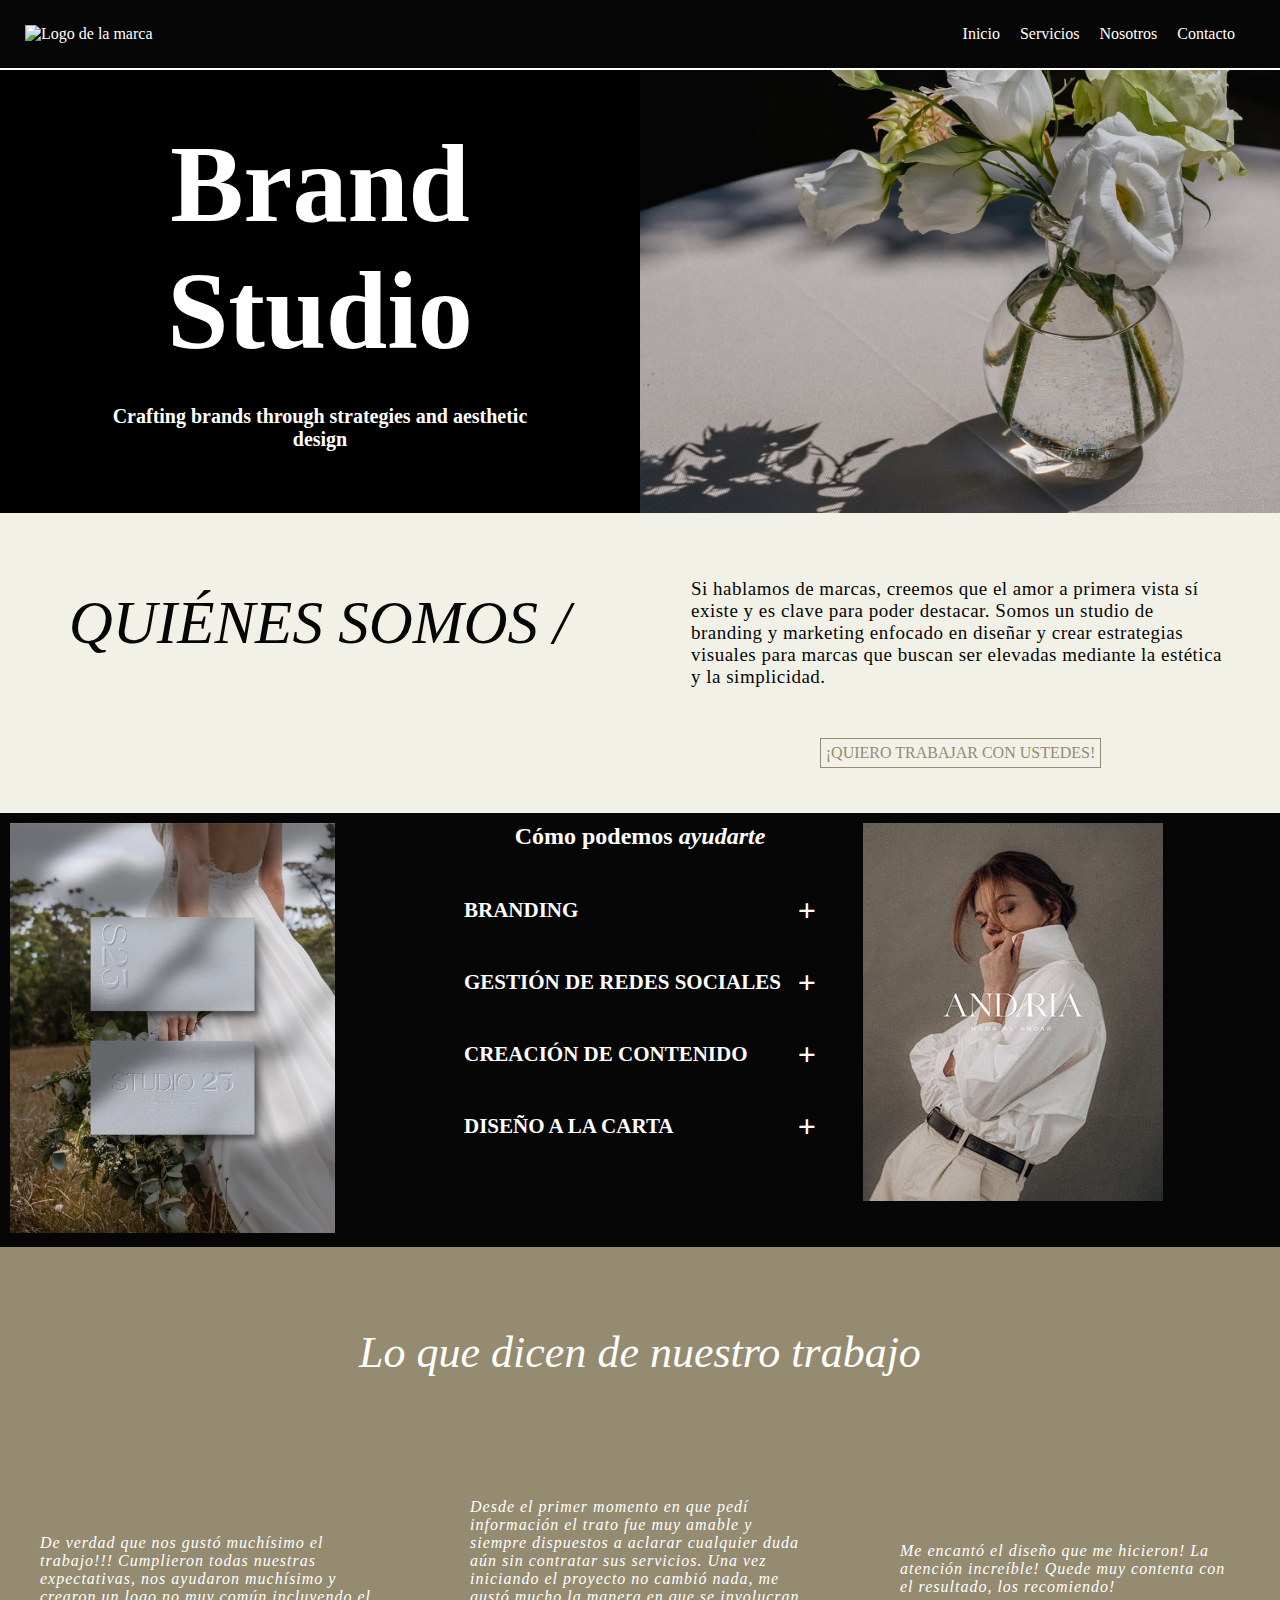
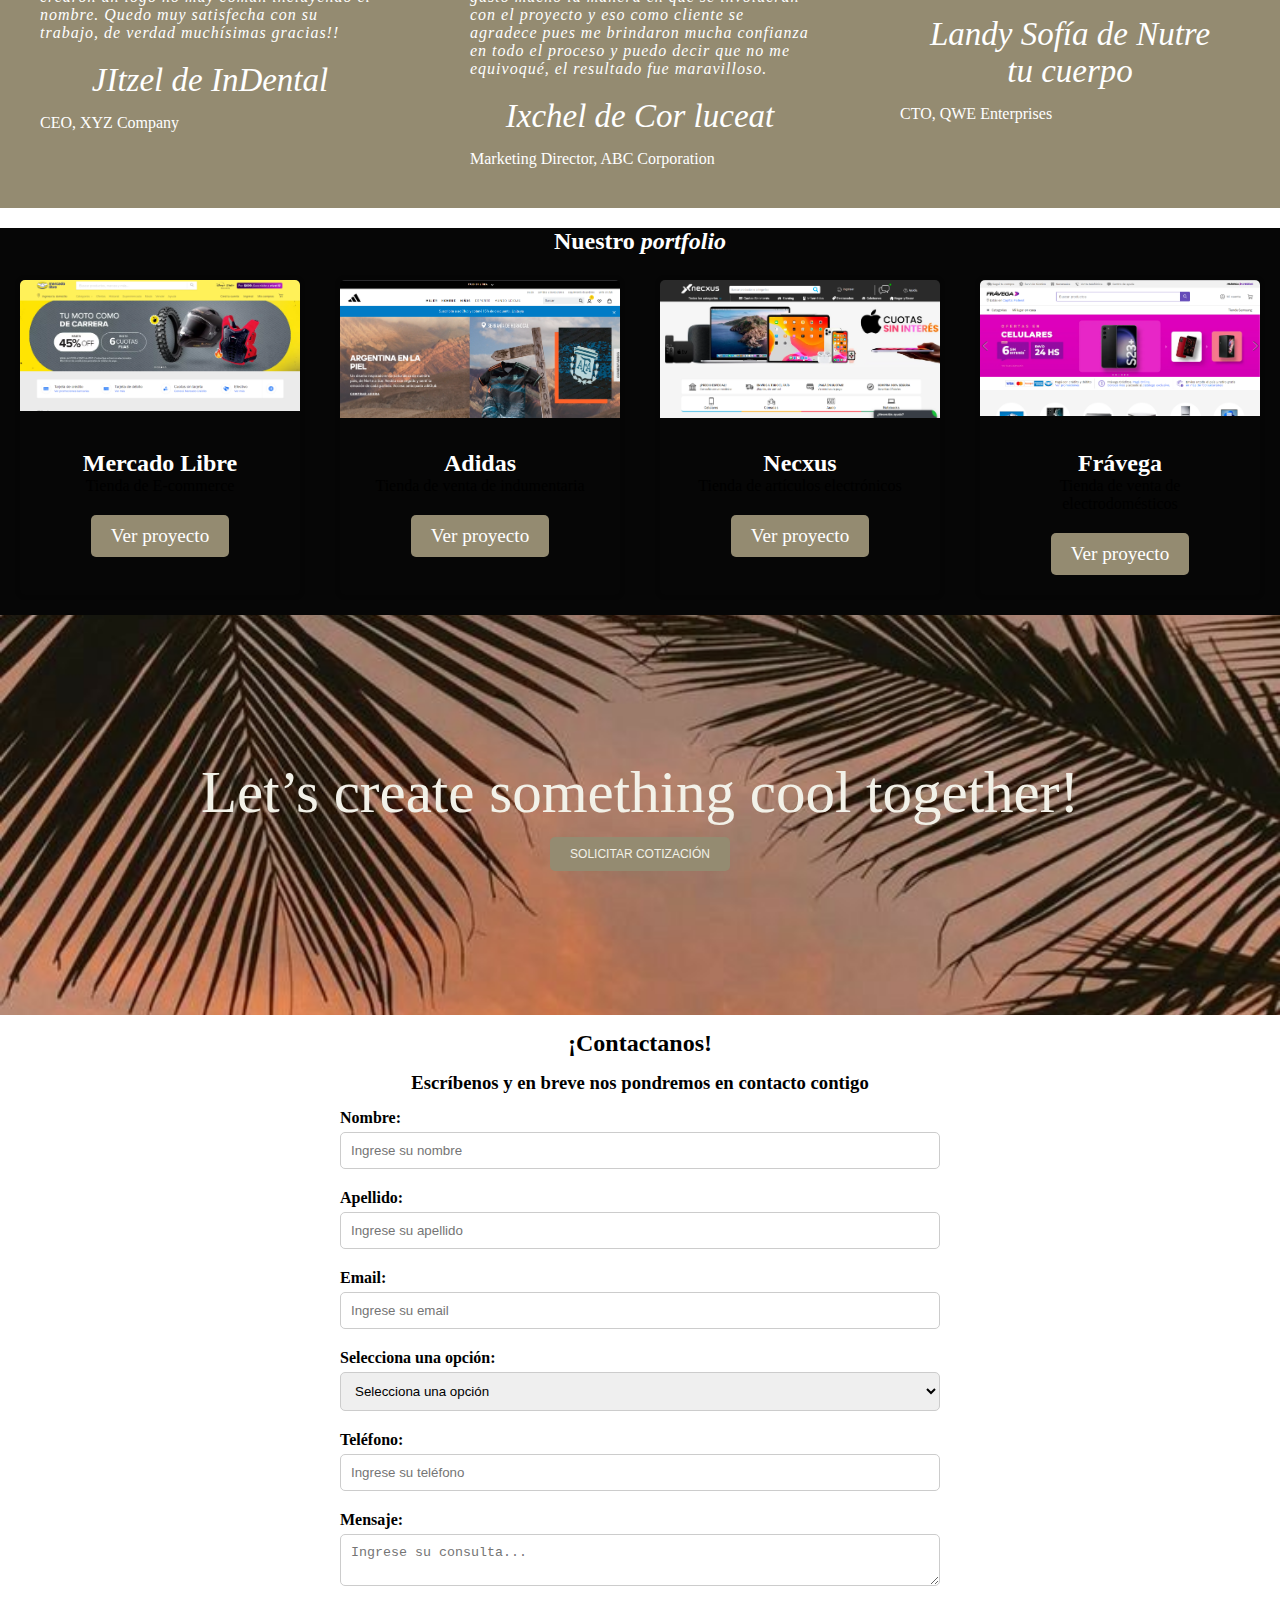
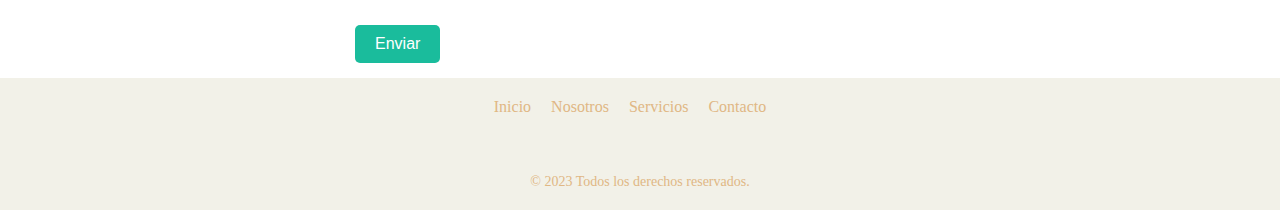
==== commit 4c56359e: "Se valida formulario, se comienza a dar estilo al formulario de contacto, se realiza acordeon de inf" ====
--- a/index.html
+++ b/index.html
@@ -8,6 +8,7 @@
     <title>Aurum - Agencia de Marketing</title>
     <!-- Font Awesome -->
     <script src="https://kit.fontawesome.com/0994120167.js" crossorigin="anonymous"></script>
+    <!-- Bootstrap -->
     <link href="https://cdn.jsdelivr.net/npm/bootstrap@5.1.3/dist/css/bootstrap.min.css" rel="stylesheet"
         integrity="sha384-1BmE4kWBq78iYhFldvKuhfTAU6auU8tT94WrHftjDbrCEXSU1oBoqyl2QvZ6jIW3" crossorigin="anonymous">
     <!-- Estilos -->
@@ -54,86 +55,65 @@
         </section>
         <section class="help-section">
             <div class="help-container">
-                <div class="help-image-left">
-                    <img src="images/imagen2.jpg" alt="Imagen izquierda">
-                </div>
-                <div class="help-info-container">
+
+                <div class="image-container">
+                    <img src="images/imagen2.jpg" alt="Imagen 1">
+                </div>
+                <div class="accordion-container">
                     <h2>Cómo podemos <em>ayudarte</em></h2>
-                    <div class="accordion-item">
-                        <h2 class="accordion-header" id="headingOne">
-                            <button class="accordion-button collapsed" type="button" data-bs-toggle="collapse"
-                                data-bs-target="#collapseOne" aria-expanded="false" aria-controls="collapseOne">
+                    <div class="accordion">
+                        <div class="accordion-item">
+                            <div class="accordion-item-header">
                                 Branding
-                            </button>
-                        </h2>
-                        <div id="collapseOne" class="accordion-collapse collapse" aria-labelledby="headingOne"
-                            data-bs-parent="#accordionExample">
-                            <div class="accordion-body">
-                                Creamos desde el naming, estrategia de marca y toda la identidad visual para elevar tu
-                                marca.
-
-                                Un BRANDING bien ejecutado te ayuda a posicionar tu negocio en el mercado, crear
-                                confianza, atraer a tu cliente ideal y por consecuencia generar más ventas.
-                            </div>
-                        </div>
-                    </div>
-                    <div class="accordion-item">
-                        <h2 class="accordion-header" id="headingTwo">
-                            <button class="accordion-button collapsed" type="button" data-bs-toggle="collapse"
-                                data-bs-target="#collapseTwo" aria-expanded="false" aria-controls="collapseTwo">
+                            </div>
+                            <div class="accordion-item-body">
+                                <div class="accordion-item-body-content">
+                                    Creamos desde el naming, estrategia de marca y toda la identidad visual para elevar
+                                    tu marca.
+
+                                    Un BRANDING bien ejecutado te ayuda a posicionar tu negocio en el mercado, crear
+                                    confianza, atraer a tu cliente ideal y por consecuencia generar más ventas. </div>
+                            </div>
+                        </div>
+                        <div class="accordion-item">
+                            <div class="accordion-item-header">
                                 Gestión de Redes Sociales
-                            </button>
-                        </h2>
-                        <div id="collapseTwo" class="accordion-collapse collapse" aria-labelledby="headingTwo"
-                            data-bs-parent="#accordionExample">
-                            <div class="accordion-body">
-                                Estamos aquí para crear la estrategia ideal que tu negocio necesita, acompañada de
-                                contenido de valor para tu audiencia, campañas publicitarias y formando una comunidad
-                                cercana en redes sociales.
-                            </div>
-                        </div>
-                    </div>
-                    <div class="accordion-item">
-                        <h2 class="accordion-header" id="headingThree">
-                            <button class="accordion-button collapsed" type="button" data-bs-toggle="collapse"
-                                data-bs-target="#collapseThree" aria-expanded="false" aria-controls="collapseThree">
-                                Creación de Contenido
-                            </button>
-                        </h2>
-                        <div id="collapseThree" class="accordion-collapse collapse" aria-labelledby="headingThree"
-                            data-bs-parent="#accordionExample">
-                            <div class="accordion-body">
-                                Si buscas seguir gestionando las redes de tu negocio, te interesará conocer nuestro
-                                servicio de contenido, donde nos encargamos de tomas fotografías profesionales de tus
-                                productos/servicios, así como también a crear un feed estético con diseños e historias
-                                atractivas y con una identidad definida.
-                            </div>
-                        </div>
-                    </div>
-                    <div class="accordion-item">
-                        <h2 class="accordion-header" id="headingFour">
-                            <button class="accordion-button collapsed" type="button" data-bs-toggle="collapse"
-                                data-bs-target="#collapseFour" aria-expanded="false" aria-controls="collapseFour">
-                                Diseño a la Carta
-                            </button>
-                        </h2>
-                        <div id="collapseFour" class="accordion-collapse collapse" aria-labelledby="headingFour"
-                            data-bs-parent="#accordionExample">
-                            <div class="accordion-body">
-                                Una bonita forma de decir que podemos diseñar cualquier tipo de elemento visual que
-                                necesites, tales como:
-                                / Diseño de empaque / Etiquetas / Menú / Flyers / Diseño de catálogo / etc…
-                            </div>
-                        </div>
-                    </div>
-                </div>
-            </div>
-            <div class="help-image-right">
-                <img src="images/imagen3.jpg" alt="Imagen derecha">
-            </div>
-            </div>
-        </section>
-
+                            </div>
+                            <div class="accordion-item-body">
+                                <div class="accordion-item-body-content">
+                                    Estamos aquí para crear la estrategia ideal que tu negocio necesita, acompañada de
+                                    contenido de valor para tu audiencia, campañas publicitarias y formando una
+                                    comunidad cercana en redes sociales.</div>
+                            </div>
+                        </div>
+                        <div class="accordion-item">
+                            <div class="accordion-item-header">
+                                Creación de Contenido </div>
+                            <div class="accordion-item-body">
+                                <div class="accordion-item-body-content">
+                                    Si buscas seguir gestionando las redes de tu negocio, te interesará conocer nuestro
+                                    servicio de contenido, donde nos encargamos de tomas fotografías profesionales de
+                                    tus productos/servicios, así como también a crear un feed estético con diseños e
+                                    historias atractivas y con una identidad definida.</div>
+                            </div>
+                        </div>
+                        <div class="accordion-item">
+                            <div class="accordion-item-header">
+                                Diseño a la Carta </div>
+                            <div class="accordion-item-body">
+                                <div class="accordion-item-body-content">
+                                    Una bonita forma de decir que podemos diseñar cualquier tipo de elemento visual que
+                                    necesites, tales como:
+                                    / Diseño de empaque / Etiquetas / Menú / Flyers / Diseño de catálogo / etc…</div>
+                            </div>
+                        </div>
+                    </div>
+                </div>
+                <div class="image-container">
+                    <img src="images/imagen3.jpg" alt="Imagen 2">
+                </div>
+            </div>
+        </section>
         <section class="testimonial">
             <div class="testimonial-title">
                 <h2>Lo que dicen de <em>nuestro trabajo</em></h2>
@@ -169,49 +149,49 @@
         <section class="work-section">
             <h2 class="work-title">Nuestro <em>portfolio</em></h2>
             <div class="work-examples">
-            <div class="work-card">
-                <div class="work-image">
-                  <img src="./images/meli.png" alt="Imagen de ejemplo">
-                </div>
-                <div class="work-content">
-                  <h2>Mercado Libre</h2>
-                  <p>Tienda de E-commerce</p>
-                  <a href="www.mercadolibre.com.ar" class="work-btn">Ver proyecto</a>
-                </div>
-              </div>
-              <div class="work-card">
-                <div class="work-image">
-                  <img src="./images/adidas.png" alt="Imagen de ejemplo">
-                </div>
-                <div class="work-content">
-                  <h2>Adidas</h2>
-                  <p>Tienda de venta de indumentaria</p>
-                  <a href="www.adidas.com.ar" class="work-btn">Ver proyecto</a>
-                </div>
-              </div>
-              <div class="work-card">
-                <div class="work-image">
-                  <img src="./images/necxus.png" alt="Necxus">
-                </div>
-                <div class="work-content">
-                  <h2>Necxus</h2>
-                  <p>Tienda de artículos electrónicos</p>
-                  <a href="www.necxus.com.ar" class="work-btn">Ver proyecto</a>
-                </div>
-              </div>
-              <div class="work-card">
-                <div class="work-image">
-                  <img src="./images/fravega.png" alt="Fravega">
-                </div>
-                <div class="work-content">
-                  <h2>Frávega</h2>
-                  <p>Tienda de venta de electrodomésticos</p>
-                  <a href="www.fravega.com.ar" class="work-btn">Ver proyecto</a>
-                </div>
-              </div>
-            </div>
-              
-              
+                <div class="work-card">
+                    <div class="work-image">
+                        <img src="./images/meli.png" alt="Imagen de ejemplo">
+                    </div>
+                    <div class="work-content">
+                        <h2>Mercado Libre</h2>
+                        <p>Tienda de E-commerce</p>
+                        <a href="www.mercadolibre.com.ar" class="work-btn">Ver proyecto</a>
+                    </div>
+                </div>
+                <div class="work-card">
+                    <div class="work-image">
+                        <img src="./images/adidas.png" alt="Imagen de ejemplo">
+                    </div>
+                    <div class="work-content">
+                        <h2>Adidas</h2>
+                        <p>Tienda de venta de indumentaria</p>
+                        <a href="www.adidas.com.ar" class="work-btn">Ver proyecto</a>
+                    </div>
+                </div>
+                <div class="work-card">
+                    <div class="work-image">
+                        <img src="./images/necxus.png" alt="Necxus">
+                    </div>
+                    <div class="work-content">
+                        <h2>Necxus</h2>
+                        <p>Tienda de artículos electrónicos</p>
+                        <a href="www.necxus.com.ar" class="work-btn">Ver proyecto</a>
+                    </div>
+                </div>
+                <div class="work-card">
+                    <div class="work-image">
+                        <img src="./images/fravega.png" alt="Fravega">
+                    </div>
+                    <div class="work-content">
+                        <h2>Frávega</h2>
+                        <p>Tienda de venta de electrodomésticos</p>
+                        <a href="www.fravega.com.ar" class="work-btn">Ver proyecto</a>
+                    </div>
+                </div>
+            </div>
+
+
             <!-- <div class="work-container">
                 <div class="work-card">
                     <img src="img/work-example-1.jpg" alt="Ejemplo de trabajo 1">
@@ -227,43 +207,65 @@
                 </div>
             </div> -->
         </section>
-<section>
-    <div class="card">
-        <div class="card-content">
-          <h2>Let’s create something cool together!</h2>
-          
-          <button>Solicitar cotización</button>
-        </div>
-      </div>
-      
-</section>
-
-        <div id=contacto class="contact-form">
-            <form action="#" method="post">
-                <h2>¡Contactanos!</h2>
-                <div class="form-group">
-                    <label for="first-name">Nombre:</label>
-                    <input type="text" id="first-name" name="first-name" required>
-                </div>
-                <div class="form-group">
-                    <label for="last-name">Apellido:</label>
-                    <input type="text" id="last-name" name="last-name" required>
-                </div>
-                <div class="form-group">
-                    <label for="phone">Teléfono:</label>
-                    <input type="tel" id="phone" name="phone" required>
-                </div>
-                <div class="form-group">
-                    <label for="email">Correo electrónico:</label>
-                    <input type="email" id="email" name="email" required>
-                </div>
-                <div class="form-group">
-                    <label for="comments">Comentarios:</label>
-                    <textarea id="comments" name="comments" readonly></textarea>
-                </div>
-                <button type="submit">Enviar</button>
-            </form>
-        </div>
+        <section>
+            <div class="card">
+                <div class="card-content">
+                    <h2>Let’s create something cool together!</h2>
+
+                    <button>Solicitar cotización</button>
+                </div>
+            </div>
+
+        </section>
+
+        <section>
+            <div class="contact_form">
+
+                <div class="formulario">
+                    <h2>¡Contactanos!</h2>
+                    <h3>Escríbenos y en breve nos pondremos en contacto contigo</h3>
+
+                    <form id="contacto-formulario" action="enviar_formulario.php" method="POST">
+                        <div>
+                            <label for="nombre">Nombre:</label>
+                            <input type="text" name="nombre" placeholder="Ingrese su nombre" id="nombre" required>
+                        </div>
+                        <div>
+                            <label for="apellido">Apellido:</label>
+                            <input type="text" name="apellido" placeholder="Ingrese su apellido" id="apellido" required>
+                        </div>
+                        <div>
+                            <label for="email">Email:</label>
+                            <input type="email" name="email" placeholder="Ingrese su email" id="email" required>
+                        </div>
+                        <div>
+                            <label for="select">Selecciona una opción:</label>
+                            <select name="select" id="select" required>
+                                <option value="">Selecciona una opción</option>
+                                <option value="opcion1">Branding</option>
+                                <option value="opcion2">Gestión de Redes Sociales</option>
+                                <option value="opcion3">Creación de Contenido</option>
+                                <option value="opcion4">Fotografía de Producto</option>
+                                <option value="opcion5">Diseño Gráfico personalizado</option>
+                                <option value="opcion6">Plantillas para Redes</option>
+                            </select>
+                        </div>
+                        <div>
+                            <label for="telefono">Teléfono:</label>
+                            <input type="tel" name="telefono" placeholder="Ingrese su teléfono" id="telefono">
+                        </div>
+                        <div>
+                            <label for="mensaje">Mensaje:</label>
+                            <textarea name="mensaje" placeholder="Ingrese su consulta..." id="mensaje"
+                                required></textarea>
+                        </div>
+                        <button type="submit" id="enviar">Enviar</button>
+                    </form>
+
+                </div>
+            </div>
+        </section>
+
     </main>
     <footer>
         <nav>
@@ -281,7 +283,7 @@
             <a href="#" aria-label="Facebook"><i class="fab fa-facebook"></i></a>
             <a href="#" aria-label="Pinterest"><i class="fab fa-pinterest"></i></a>
         </div>
-        <p>&copy; 2023 Todos los derechos reservados.</p>
+        <p class="copyright">&copy; 2023 Todos los derechos reservados.</p>
     </footer>
 
     <!-- Javascript -->
--- a/estilos.css
+++ b/estilos.css
@@ -1,78 +1,79 @@
+* {
+  margin: 0;
+  padding: 0;
+  box-sizing: border-box;
+}
+
 /* Estilos para el navbar */
 .navbar {
-    display: flex;
-    justify-content: space-between;
-    align-items: center;
-    background-color: #060606;
-    color: #fff;
-    padding: 25px;
-  }
-  
-  .logo img {
-    height: 50px;
-  }
-  
-  nav ul {
-    list-style: none;
-    display: flex;
-  }
-  
-  nav li {
-    margin-right: 20px;
-  }
-  
-  nav a {
-    color: #fff;
-    text-decoration: none;
-  }
-  
-  /* Estilos para la sección del encabezado */
-/*   .header-info {
-    display: flex;
-    justify-content: space-between;
-    align-items: center;
-    padding: 50px;
-    background-color: #000;
-    border-top: 1px solid #fff;
-  } */
-  .header-info {
-    display: flex;
-    align-items: center;
-    background-color: #000;
-    border-top: 2px solid #fff;
-  }
-  .branding {
-    flex: 1;
-  }
-  
-  .branding h1 {
-    margin-top: 0;
-    color: #fff;
-    font-size: 110px;
-    margin: 10px;
-    text-align: center;
-
-  }
-  .branding h2 {
-    margin: 0 auto;
-    max-width: 80%;
-    color: #fff;
-    font-size: 20px;
-    text-align: center;
-    padding: 20px;
-  }
-  
-  .header-image {
-    flex: 1;
-    display: flex;
-    justify-content: flex-end;
-  }
-  
-  .header-image img {
-    max-width: 100%;
-    height: auto;
-  }
-  /* Sobre Nosotros */
+  display: flex;
+  justify-content: space-between;
+  align-items: center;
+  background-color: #060606;
+  color: #fff;
+  padding: 25px;
+}
+
+.logo img {
+  height: 50px;
+}
+
+nav ul {
+  list-style: none;
+  display: flex;
+}
+
+nav li {
+  margin-right: 20px;
+}
+
+nav a {
+  color: #fff;
+  text-decoration: none;
+}
+
+/* Estilos para la sección del encabezado */
+.header-info {
+  display: flex;
+  align-items: center;
+  background-color: #000;
+  border-top: 2px solid #fff;
+}
+
+.branding {
+  flex: 1;
+}
+
+.branding h1 {
+  margin-top: 0;
+  color: #fff;
+  font-size: 110px;
+  margin: 10px;
+  text-align: center;
+
+}
+
+.branding h2 {
+  margin: 0 auto;
+  max-width: 80%;
+  color: #fff;
+  font-size: 20px;
+  text-align: center;
+  padding: 20px;
+}
+
+.header-image {
+  flex: 1;
+  display: flex;
+  justify-content: flex-end;
+}
+
+.header-image img {
+  max-width: 100%;
+  height: auto;
+}
+
+/* Sobre Nosotros */
 .about-us {
   display: grid;
   grid-template-columns: repeat(2, 1fr);
@@ -81,319 +82,256 @@
   grid-row-gap: 2px;
   height: 300px;
   background-color: #f2f1e8;
-  }
-.about-us{
-    align-items: center;
-    text-align: center;
-  }
-.about-title h2{
-    
-    margin-bottom: 50px;
-    color: #060606;
-    text-transform: uppercase;
-    font-size: 61px;
-    font-family:'Times New Roman', Times, serif;
-    font-style: italic;
-    font-weight: 100;
-  }
-  .about-description p{
-    color: #060606;
-    margin: 30px;
-    padding: 20px;
-    text-align: left;
-    letter-spacing: 0.5px;
-    font-size: 19px;
-    font-weight: 300;
-    font-family:'Times New Roman', Times, serif;
-  }
-  .contact-button {
-    display: block;
-    text-align: center;
-  }
-  .about-us a {
-    display: inline-block;
-    background-color: #f2f1e8;
-    color: #948b71;
-    padding: 5px 5px;
-    text-decoration: none;
-    font-size: 16px;
-    transition: background-color 0.3s;
-    border: 0.1px solid #948b71;
-    text-transform: uppercase;
-  }
-  .about-us a:hover {
-    background-color: #C2B790;
-    color: #fff;
-    border: 1px solid #948b71;
-  }
-
-  /* Sección Servicios */
-  .services {
-    text-align: center;
-    padding: 50px 0;
-    background-color: #fff;
-  }
-  
-  .services h2 {
-    margin-bottom: 20px;
-    text-transform: uppercase;
-    color: #fff;
-  }
-  
-  .services-container {
-    display: flex;
-    justify-content: center;
-  }
-  .services-container i{
-      font-size: 40px;
-      margin: 20px;
-      color: grey
-  }
-  
-  .services-card {
-    width: 30%;
-    margin: 0 10px;
-    background-color: #fff;
-    border: 1px solid #ccc;
-    padding: 20px;
-    border-radius: 5px;
-  }
-
-  .help-section {
-    background-color: #f7f7f7;
-    padding: 50px 0;
-  }
-  
-  .help-container {
-    max-width: 1000px;
-    margin: 0 auto;
-    display: flex;
-    flex-wrap: wrap;
-    justify-content: center;
-    align-items: center;
-  }
-  
-  .help-image-left,
-  .help-image-right {
-    flex: 1;
-    max-width: 300px;
-    margin: 0 20px;
-  }
-  
-  .help-image-left img,
-  .help-image-right img {
-    display: block;
-    width: 100%;
-    border-radius: 8px;
-  }
-  
-  .help-info-container {
-    flex: 2;
-    margin: 0 20px;
-    display: flex;
-    flex-direction: column;
-    justify-content: space-between;
-  }
-  
-  .help-info {
-    background-color: #ffffff;
-    padding: 20px;
-    border-radius: 8px;
-    margin-bottom: 20px;
-  }
-  
-  .help-info:last-of-type {
-    margin-bottom: 0;
-  }
-  
-  .more-info-button {
-    text-align: center;
-  }
-  
-  .more-info-button a {
-    display: inline-block;
-    background-color: #333333;
-    color: #ffffff;
-    padding: 10px 20px;
-    border-radius: 4px;
-    text-decoration: none;
-    font-size: 16px;
-    transition: background-color 0.3s;
-  }
-  
-  .more-info-button a:hover {
-    background-color: #666666;
-  }
-  .help-section {
-    display: flex;
-    justify-content: center;
-    align-items: center;
-    padding: 50px;
-  }
-  
-  .help-container {
-    display: flex;
-    justify-content: center;
-    align-items: center;
-    width: 100%;
-  }
-  
-  .help-image-left {
-    width: 50%;
-    height: 50%;
-    position: relative;
-  }
-  
-  .help-image-left img {
-    width: 100%;
-    height: 100%;
-    object-fit: cover;
-  }
-  
-  .help-image-right {
-    width: 50%;
-    height: 50%;
-    position: relative;
-  }
-  
-  .help-image-right img {
-    width: 100%;
-    height: 100%;
-    object-fit: cover;
-  }
-  
-  .help-info-container {
-    width: 50%;
-    padding: 20px;
-  }
-  
-  .accordion {
-    max-height: 400px;
-    overflow: auto;
-  }
-  
-  .accordion-item {
-    margin-bottom: 10px;
-  }
-  
-  .accordion-button {
-    width: 100%;
-    text-align: left;
-    background: none;
-    border: none;
-    padding: 10px;
-    font-size: 16px;
-    cursor: pointer;
-  }
-  
-  .accordion-button:focus {
-    outline: none;
-  }
-  
-  .accordion-body {
-    padding: 10px;
-    background-color: #eee;
-  }
-
-  /* Prueba acordeon */
-
-  .myaccordion {
-    max-width: 500px;
-    margin: 50px auto;
-    box-shadow: 0 0 1px rgba(0,0,0,0.1);
-  }
-  
-  .myaccordion .card,
-  .myaccordion .card:last-child .card-header {
-    border: none;
-  }
-  
-  .myaccordion .card-header {
-    border-bottom-color: #EDEFF0;
-    background: transparent;
-  }
-  
-  .myaccordion .fa-stack {
-    font-size: 18px;
-  }
-  
-  .myaccordion .btn {
-    width: 100%;
-    font-weight: bold;
-    color: #004987;
-    padding: 0;
-  }
-  
-  .myaccordion .btn-link:hover,
-  .myaccordion .btn-link:focus {
-    text-decoration: none;
-  }
-  
-  .myaccordion li + li {
-    margin-top: 10px;
-  }
-  /* Fin prueba acordeon */
-  /* Sección Testimonios */
-  .testimonial{
-    background-color: #948b71;
-    margin-bottom: 20px;
-  }
-  .testimonial h2{
-    text-align: center;
-    padding: 80px;
-    font-family: 'Times New Roman', Times, serif;
-    font-weight: 50;
-    font-size: 44px;
-    font-style: italic;
-    color: #fff;
-  }
-  .testimonial-grid {
-    display: grid;
-    grid-template-columns: repeat(3, 1fr);
-    grid-template-rows: 1fr;
-    grid-column-gap: 10px;
-    grid-row-gap: 10px;
-    background-color: #948b71;
-    }
-    .testimonial-card{
-      margin: 40px;
-      justify-content: center;
-      align-content: center;
-      align-items: center;
-    }
-    .testimonial-card p {
-      font-style: italic;
-      margin-bottom: 20px;
-      color: #fff;
-      font-size: 16px;
-      font-weight: 300;
-      letter-spacing: 1px;
-    }
-    .testimonial-card h3{
-      color: #fff;
-      font-size: 33px;
-      font-weight: 400;
-      font-style: italic;
-    }
-    .testimonial-card span{
-      color: #fff;
-    }
+}
+
+.about-us {
+  align-items: center;
+  text-align: center;
+}
+
+.about-title h2 {
+
+  margin-bottom: 50px;
+  color: #060606;
+  text-transform: uppercase;
+  font-size: 61px;
+  font-family: 'Times New Roman', Times, serif;
+  font-style: italic;
+  font-weight: 100;
+}
+
+.about-description p {
+  color: #060606;
+  margin: 30px;
+  padding: 20px;
+  text-align: left;
+  letter-spacing: 0.5px;
+  font-size: 19px;
+  font-weight: 300;
+  font-family: 'Times New Roman', Times, serif;
+}
+
+.contact-button {
+  display: block;
+  text-align: center;
+}
+
+.about-us a {
+  display: inline-block;
+  background-color: #f2f1e8;
+  color: #948b71;
+  padding: 5px 5px;
+  text-decoration: none;
+  font-size: 16px;
+  transition: background-color 0.3s;
+  border: 0.1px solid #948b71;
+  text-transform: uppercase;
+}
+
+.about-us a:hover {
+  background-color: #C2B790;
+  color: #fff;
+  border: 1px solid #948b71;
+}
+
+/* Sección Servicios */
+.services {
+  text-align: center;
+  padding: 50px 0;
+  background-color: #fff;
+}
+
+.services h2 {
+  margin-bottom: 20px;
+  text-transform: uppercase;
+  color: #fff;
+}
+
+.services-container {
+  display: flex;
+  justify-content: center;
+}
+
+.services-container i {
+  font-size: 40px;
+  margin: 20px;
+  color: grey
+}
+
+.services-card {
+  width: 30%;
+  margin: 0 10px;
+  background-color: #fff;
+  border: 1px solid #ccc;
+  padding: 20px;
+  border-radius: 5px;
+}
+
+/* Help Section */
+.help-section {
+  display: flex;
+  justify-content: center;
+  align-items: center;
+  background-color: #060606;
+}
+
+.help-container {
+  display: grid;
+  grid-template-columns: repeat(3, 1fr);
+  grid-template-rows: 1fr;
+  grid-column-gap: 0px;
+  grid-row-gap: 0px;
+}
+
+.image-container {
+  flex: 1;
+  margin: 10px;
+  justify-content: center;
+}
+
+.image-container img {
+  max-width: 80%;
+  height: auto;
+}
+
+.image-container:first-child {
+  flex-basis: 60%;
+}
+
+/* Acordeon */
+.accordion {
+  width: 90%;
+  max-width: 1000px;
+  margin: 2rem auto;
+}
+
+.accordion-container h2 {
+  color: #fff;
+  text-align: center;
+  margin: 10px;
+}
+
+.accordion-item {
+  background-color: #060606;
+  color: #fff;
+  margin: 1rem 0;
+  border-radius: 0.5rem;
+  box-shadow: 0 2px 5px 0 rgba(0, 0, 0, 0.25);
+  text-transform: uppercase;
+  font-weight: 300;
+  font-size: 21px;
+  font-family: 'Times New Roman', Times, serif;
+}
+
+.accordion-item-header {
+  padding: 0.5rem 3rem 0.5rem 1rem;
+  min-height: 3.5rem;
+  line-height: 1.25rem;
+  font-weight: bold;
+  display: flex;
+  align-items: center;
+  position: relative;
+  cursor: pointer;
+}
+
+.accordion-item-header::after {
+  content: "\002B";
+  font-size: 2rem;
+  position: absolute;
+  right: 1rem;
+}
+
+.accordion-item-header.active::after {
+  content: "\2212";
+}
+
+.accordion-item-body {
+  max-height: 0;
+  overflow: hidden;
+  transition: max-height 0.2s ease-out;
+}
+
+.accordion-item-body-content {
+  padding: 1rem;
+  line-height: 1.5rem;
+  border-top: 1px solid;
+  border-image: linear-gradient(to right, transparent, #34495e, transparent) 1;
+  text-transform: none;
+  color: #f2f1e8;
+  font-size: 16px;
+}
+
+/* Sección Testimonios */
+.testimonial {
+  background-color: #948b71;
+  margin-bottom: 20px;
+}
+
+.testimonial h2 {
+  text-align: center;
+  padding: 80px;
+  font-family: 'Times New Roman', Times, serif;
+  font-weight: 50;
+  font-size: 44px;
+  font-style: italic;
+  color: #fff;
+}
+
+.testimonial-grid {
+  display: grid;
+  grid-template-columns: repeat(3, 1fr);
+  grid-template-rows: 1fr;
+  grid-column-gap: 10px;
+  grid-row-gap: 10px;
+  background-color: #948b71;
+}
+
+.testimonial-card {
+  margin: 40px;
+  justify-content: center;
+  align-content: center;
+  align-items: center;
+}
+
+.testimonial-card p {
+  font-style: italic;
+  margin-bottom: 20px;
+  color: #fff;
+  font-size: 16px;
+  font-weight: 300;
+  letter-spacing: 1px;
+}
+
+.testimonial-card h3 {
+  color: #fff;
+  font-size: 33px;
+  font-weight: 400;
+  font-style: italic;
+}
+
+.testimonial-card span {
+  color: #fff;
+}
+
 /* Sección Ejemplos de Portfolio */
-.work-section{
+.work-section {
   background-color: #060606;
 }
-.work-title{
+
+.work-title {
   text-align: center;
   margin: 5px;
   font-weight: 600;
   color: #fff;
-  
-}
-.work-examples{
+
+}
+
+.work-examples {
   display: flex;
   justify-content: center;
   flex-direction: row;
 }
+
 .work-card {
   width: 300px;
   border-radius: 5px;
@@ -439,7 +377,8 @@
   cursor: pointer;
   text-decoration: none;
 }
-.work-btn:hover{
+
+.work-btn:hover {
   background-color: #817962;
   color: #fff;
 }
@@ -479,125 +418,112 @@
   cursor: pointer;
   text-transform: uppercase;
 }
-.card-content button:hover{
+
+.card-content button:hover {
   background-color: #817962;
 }
 
-  /* Formulario de Contacto */
-
-  .contact-form {
-    max-width: 600px;
-    margin: 0 auto;
-    padding: 20px;
-    background-color: #fff;
-    border-radius: 5px;
-    box-shadow: 0 0 10px rgba(0, 0, 0, 0.2);
-    margin-top: 20px;
-    margin-bottom: 20px;
-  }
-  .contact-form h2{
-      display: flex;
-      justify-content: center;
-      font-size: 35px;
-      text-align: center;
-      margin: 10px;
-      padding: 10px;
-      text-transform: uppercase;
-  }
-  .contact-form button{
-      display: flex;
-      justify-content: center;
-  }
-  
-  .form-group {
-    display: flex;
-    flex-direction: column;
-    margin-bottom: 20px;
-  }
-  
-  .form-group label {
-    font-size: 16px;
-    font-weight: bold;
-    margin-bottom: 10px;
-  }
-  
-  .form-group input,
-  .form-group textarea {
-    padding: 10px;
-    border-radius: 5px;
-    border: 1px solid #ccc;
-    font-size: 16px;
-  }
-  
-  .form-group textarea[readonly] {
-    background-color: #f5f5f5;
-    color: #555;
-  }
-  
-  button[type="submit"] {
-    background-color: #007bff;
-    color: #fff;
-    padding: 10px 20px;
-    border: none;
-    border-radius: 5px;
-    font-size: 16px;
-    font-weight: bold;
-    cursor: pointer;
-    transition: background-color 0.2s ease-in-out;
-  }
-  
-  button[type="submit"]:hover {
-    background-color: #0056b3;
-  }
-  /* Footer */
-  footer {
-    background-color: #f2f1e8;
-    color: #fff;
-    padding: 20px;
-    display: flex;
-    flex-direction: column;
-    align-items: center;
-  }
-  
-  footer nav ul {
-    list-style: none;
-    margin: 0;
-    padding: 0;
-    display: flex;
-  }
-  
-  footer nav li {
-    margin-right: 20px;
-  }
-  
-  footer nav a {
-    color: #e0b784;
-    text-decoration: none;
-    font-size: 16px;
-  }
-  footer nav a:hover {
-    color: #7c7b77;
-  }
-
-  .social-icons {
-    margin: 20px 0;
-  }
-  
-  .social-icons a {
-    display: inline-block;
-    margin-right: 10px;
-    color: #000;
-    font-size: 24px;
-  }
-  
-  .social-icons a:hover {
-    color: #7c7b77;
-  }
-  
-  p {
-    margin: 0;
-    font-size: 14px;
-    color: #e0b784;
-  }
-  
-  +/* Formulario de Contacto */
+.formulario form {
+  display: flex;
+  flex-wrap: wrap;
+  justify-content: space-between;
+  margin: 0 auto;
+  max-width: 600px;
+}
+
+.formulario h2,
+h3 {
+  text-align: center;
+  margin: 15px;
+}
+
+
+.formulario div {
+  margin-bottom: 20px;
+  width: 100%;
+}
+
+.formulario label {
+  display: block;
+  margin-bottom: 5px;
+  font-weight: bold;
+}
+
+.formulario input,
+textarea,
+select {
+  width: 100%;
+  padding: 10px;
+  border-radius: 5px;
+  border: 1px solid #ccc;
+}
+
+.formulario button[type="submit"] {
+  background-color: #1abc9c;
+  color: #fff;
+  border: none;
+  border-radius: 5px;
+  padding: 10px 20px;
+  margin: 15px;
+  font-size: 16px;
+  cursor: pointer;
+  transition: background-color 0.2s ease-in-out;
+}
+
+.formulario button[type="submit"]:hover {
+  background-color: #148f77;
+}
+
+/* Footer */
+footer {
+  background-color: #f2f1e8;
+  color: #fff;
+  padding: 20px;
+  display: flex;
+  flex-direction: column;
+  align-items: center;
+}
+
+footer nav ul {
+  list-style: none;
+  margin: 0;
+  padding: 0;
+  display: flex;
+}
+
+footer nav li {
+  margin-right: 20px;
+}
+
+footer nav a {
+  color: #e0b784;
+  text-decoration: none;
+  font-size: 16px;
+}
+
+footer nav a:hover {
+  color: #7c7b77;
+}
+
+.social-icons {
+  margin: 20px 0;
+  text-align: center;
+}
+
+.social-icons a {
+  display: inline-block;
+  margin-right: 10px;
+  color: #000;
+  font-size: 24px;
+}
+
+.social-icons a:hover {
+  color: #7c7b77;
+}
+
+.copyright {
+  margin: 0;
+  font-size: 14px;
+  color: #e0b784;
+}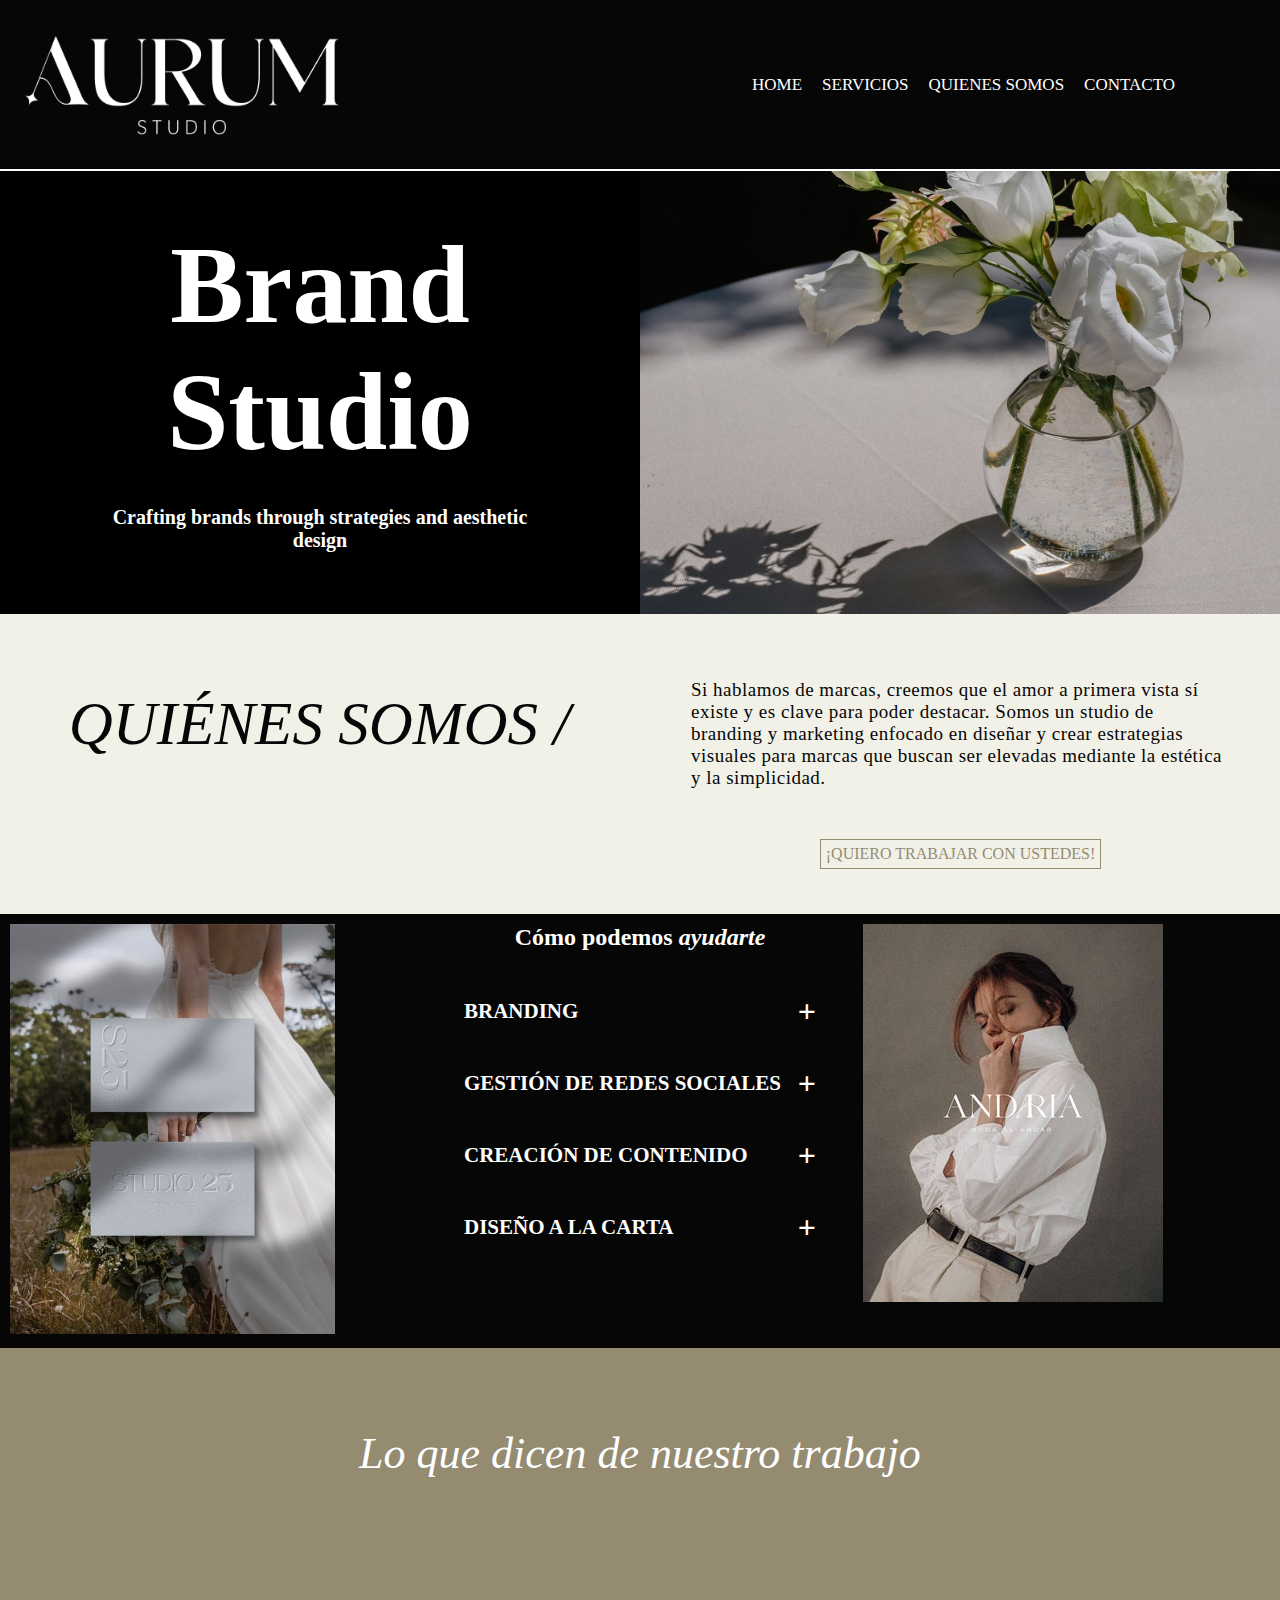
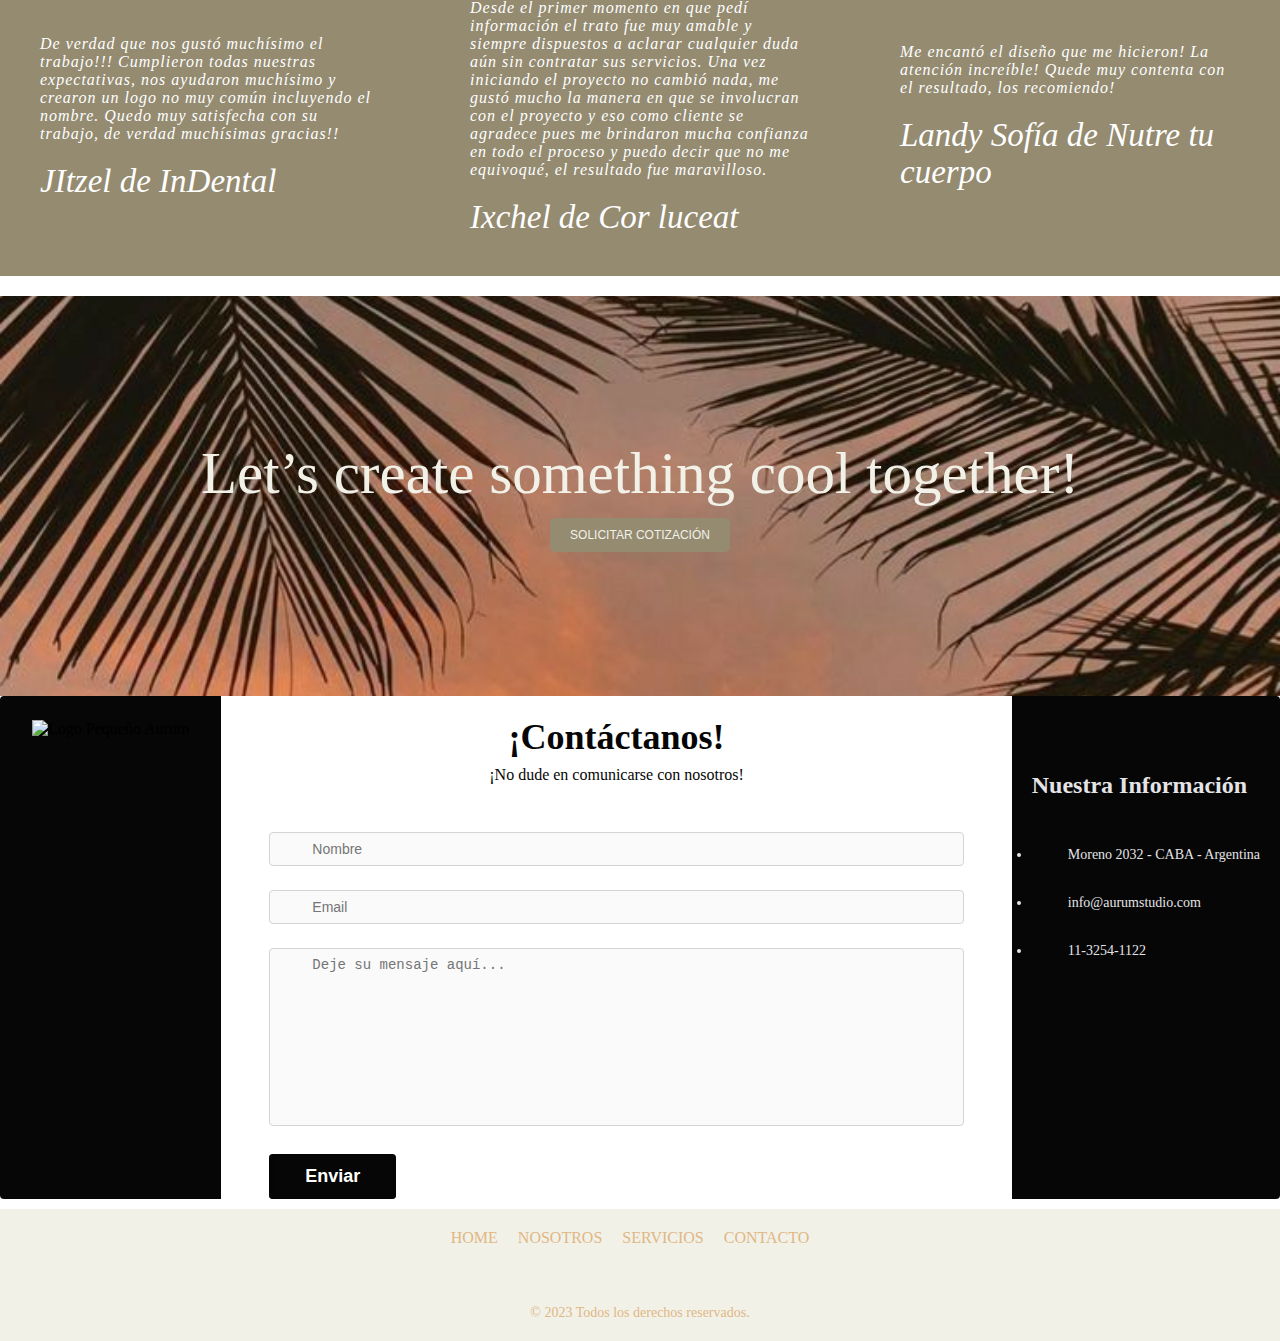
==== commit b0c07c2a: "Probando la realización de mediaqueries" ====
--- a/index.html
+++ b/index.html
@@ -19,15 +19,20 @@
     <header>
         <div class="navbar">
             <div class="logo">
-                <img src="logo.png" alt="Logo de la marca">
+                <a href="index.html">
+                    <img src="images/Aurum logo blanco.png" alt="Logo de la marca"></a>
             </div>
             <nav>
                 <ul>
-                    <li><a href="#">Inicio</a></li>
-                    <li><a href="#">Servicios</a></li>
-                    <li><a href="#">Nosotros</a></li>
+                    <li><a href="index.html">Home</a></li>
+                    <li><a href="#servicios">Servicios</a></li>
+                    <li><a href="#nosotros">Quienes Somos</a></li>
                     <li><a href="#contacto">Contacto</a></li>
+                    <li><a href="www.instagram.com"><i class="fa-brands fa-instagram"></i></a></li>
+                    <li><a href="www.facebook.com"><i class="fa-brands fa-facebook"></i></a></li>
+                    <li><a href="www.pinterest.com"><i class="fa-brands fa-pinterest"></i></a></li>
                 </ul>
+
             </nav>
         </div>
         <div class="header-info">
@@ -41,7 +46,7 @@
         </div>
     </header>
     <main>
-        <section class="about-us">
+        <section id="nosotros" class="about-us">
             <div class="about-title">
                 <h2>Quiénes somos /</h2>
             </div>
@@ -53,7 +58,7 @@
                 <a href="contact.html" class="contact-button">¡Quiero trabajar con ustedes!</a>
             </div>
         </section>
-        <section class="help-section">
+        <section id="servicios" class="help-section">
             <div class="help-container">
 
                 <div class="image-container">
@@ -125,7 +130,7 @@
                         incluyendo el nombre.
                         Quedo muy satisfecha con su trabajo, de verdad muchísimas gracias!!</p>
                     <h3>JItzel de InDental</h3>
-                    <span>CEO, XYZ Company</span>
+
                 </div>
                 <div class="testimonial-card">
                     <p>Desde el primer momento en que pedí información el trato fue muy amable y
@@ -135,153 +140,83 @@
                         me brindaron mucha confianza en todo el proceso y puedo decir
                         que no me equivoqué, el resultado fue maravilloso.</p>
                     <h3>Ixchel de Cor luceat</h3>
-                    <span>Marketing Director, ABC Corporation</span>
+
                 </div>
                 <div class="testimonial-card">
                     <p>Me encantó el diseño que me hicieron! La atención increíble!
                         Quede muy contenta con el resultado, los recomiendo!</p>
                     <h3>Landy Sofía de Nutre tu cuerpo</h3>
-                    <span>CTO, QWE Enterprises</span>
-                </div>
-            </div>
-
-        </section>
-        <section class="work-section">
-            <h2 class="work-title">Nuestro <em>portfolio</em></h2>
-            <div class="work-examples">
-                <div class="work-card">
-                    <div class="work-image">
-                        <img src="./images/meli.png" alt="Imagen de ejemplo">
-                    </div>
-                    <div class="work-content">
-                        <h2>Mercado Libre</h2>
-                        <p>Tienda de E-commerce</p>
-                        <a href="www.mercadolibre.com.ar" class="work-btn">Ver proyecto</a>
-                    </div>
-                </div>
-                <div class="work-card">
-                    <div class="work-image">
-                        <img src="./images/adidas.png" alt="Imagen de ejemplo">
-                    </div>
-                    <div class="work-content">
-                        <h2>Adidas</h2>
-                        <p>Tienda de venta de indumentaria</p>
-                        <a href="www.adidas.com.ar" class="work-btn">Ver proyecto</a>
-                    </div>
-                </div>
-                <div class="work-card">
-                    <div class="work-image">
-                        <img src="./images/necxus.png" alt="Necxus">
-                    </div>
-                    <div class="work-content">
-                        <h2>Necxus</h2>
-                        <p>Tienda de artículos electrónicos</p>
-                        <a href="www.necxus.com.ar" class="work-btn">Ver proyecto</a>
-                    </div>
-                </div>
-                <div class="work-card">
-                    <div class="work-image">
-                        <img src="./images/fravega.png" alt="Fravega">
-                    </div>
-                    <div class="work-content">
-                        <h2>Frávega</h2>
-                        <p>Tienda de venta de electrodomésticos</p>
-                        <a href="www.fravega.com.ar" class="work-btn">Ver proyecto</a>
-                    </div>
-                </div>
-            </div>
-
-
-            <!-- <div class="work-container">
-                <div class="work-card">
-                    <img src="img/work-example-1.jpg" alt="Ejemplo de trabajo 1">
-                    <h3>Proyecto 1</h3>
-                    <p>Descripción del proyecto 1</p>
-                    <a href="#" target="_blank">Visitar sitio web</a>
-                </div>
-                <div class="work-card">
-                    <img src="img/work-example-2.jpg" alt="Ejemplo de trabajo 2">
-                    <h3>Proyecto 2</h3>
-                    <p>Descripción del proyecto 2</p>
-                    <a href="#" target="_blank">Visitar sitio web</a>
-                </div>
-            </div> -->
+
+                </div>
+            </div>
         </section>
         <section>
             <div class="card">
                 <div class="card-content">
                     <h2>Let’s create something cool together!</h2>
-
                     <button>Solicitar cotización</button>
                 </div>
             </div>
-
-        </section>
-
-        <section>
-            <div class="contact_form">
-
-                <div class="formulario">
-                    <h2>¡Contactanos!</h2>
-                    <h3>Escríbenos y en breve nos pondremos en contacto contigo</h3>
-
-                    <form id="contacto-formulario" action="enviar_formulario.php" method="POST">
-                        <div>
-                            <label for="nombre">Nombre:</label>
-                            <input type="text" name="nombre" placeholder="Ingrese su nombre" id="nombre" required>
-                        </div>
-                        <div>
-                            <label for="apellido">Apellido:</label>
-                            <input type="text" name="apellido" placeholder="Ingrese su apellido" id="apellido" required>
-                        </div>
-                        <div>
-                            <label for="email">Email:</label>
-                            <input type="email" name="email" placeholder="Ingrese su email" id="email" required>
-                        </div>
-                        <div>
-                            <label for="select">Selecciona una opción:</label>
-                            <select name="select" id="select" required>
-                                <option value="">Selecciona una opción</option>
-                                <option value="opcion1">Branding</option>
-                                <option value="opcion2">Gestión de Redes Sociales</option>
-                                <option value="opcion3">Creación de Contenido</option>
-                                <option value="opcion4">Fotografía de Producto</option>
-                                <option value="opcion5">Diseño Gráfico personalizado</option>
-                                <option value="opcion6">Plantillas para Redes</option>
-                            </select>
-                        </div>
-                        <div>
-                            <label for="telefono">Teléfono:</label>
-                            <input type="tel" name="telefono" placeholder="Ingrese su teléfono" id="telefono">
-                        </div>
-                        <div>
-                            <label for="mensaje">Mensaje:</label>
-                            <textarea name="mensaje" placeholder="Ingrese su consulta..." id="mensaje"
-                                required></textarea>
-                        </div>
-                        <button type="submit" id="enviar">Enviar</button>
-                    </form>
-
-                </div>
-            </div>
-        </section>
-
+        </section>
+        <section class="contact-container">
+            <div class="contact-logo">
+                <img src="#" alt="Logo Pequeño Aurum">
+            </div>
+            <form class="contact-form">
+                <div class="heading">
+                    <h2>¡Contáctanos!</h2>
+                    <p>¡No dude en comunicarse con nosotros!</p>
+                </div>
+                <div class="input">
+                    <i class="fa-regular fa-user"></i>
+                    <input name="username" type="text" placeholder="Nombre" />
+                </div>
+                <div class="input">
+                    <i class="fa-regular fa-envelope"></i>
+                    <input name="email" type="email" placeholder="Email" />
+                </div>
+                <div class="input">
+                    <i class="fa-regular fa-message"></i>
+                    <textarea name="message" cols="30" rows="10" placeholder="Deje su mensaje aquí..."
+                        style="resize: none"></textarea>
+                </div>
+                <input class="button" type="button" value="Enviar" />
+            </form>
+            <div class="contact-info">
+                <h3 class="heading">Nuestra Información</h3>
+                <ul class="contacts">
+                    <li>
+                        <i class="fa-solid fa-location-dot"></i>
+                        Moreno 2032 - CABA - Argentina
+                    </li>
+                    <li>
+                        <i class="fa-solid fa-envelope"></i>
+                        info@aurumstudio.com
+                    </li>
+                    <li>
+                        <i class="fa-solid fa-phone"></i>
+                        11-3254-1122
+                    </li>
+                </ul>
+                <div class="social-links"></div>
+            </div>
+        </section>
     </main>
     <footer>
         <nav>
             <ul>
-                <li><a href="#">Inicio</a></li>
-                <li><a href="#">Nosotros</a></li>
-                <li><a href="#">Servicios</a></li>
-                <li><a href="#">Contacto</a></li>
+                <li><a href="index.html">Home</a></li>
+                <li><a href="#nosotros">Nosotros</a></li>
+                <li><a href="#servicios">Servicios</a></li>
+                <li><a href="#contacto">Contacto</a></li>
             </ul>
         </nav>
         <div class="social-icons">
             <a href="www.instagram.com" aria-label="Instagram"><i class="fab fa-instagram"></i></a>
-            <a href="#" aria-label="Whatsapp"><i class="fab fa-whatsapp"></i></a>
-            <a href="#" aria-label="Twitter"><i class="fab fa-twitter"></i></a>
-            <a href="#" aria-label="Facebook"><i class="fab fa-facebook"></i></a>
-            <a href="#" aria-label="Pinterest"><i class="fab fa-pinterest"></i></a>
+            <a href="www.whatsapp.com" aria-label="Whatsapp"><i class="fab fa-whatsapp"></i></a>
+            <a href="www.twitter.com" aria-label="Twitter"><i class="fab fa-twitter"></i></a>
+            <a href="www.facebook.com" aria-label="Facebook"><i class="fab fa-facebook"></i></a>
+            <a href="www.pinterest.com" aria-label="Pinterest"><i class="fab fa-pinterest"></i></a>
         </div>
         <p class="copyright">&copy; 2023 Todos los derechos reservados.</p>
     </footer>
--- a/estilos.css
+++ b/estilos.css
@@ -15,12 +15,19 @@
 }
 
 .logo img {
-  height: 50px;
+  height: 115px;
+}
+
+.fa-instagram,
+.fa-facebook,
+.fa-pinterest {
+  font-size: 25px;
 }
 
 nav ul {
   list-style: none;
   display: flex;
+
 }
 
 nav li {
@@ -29,7 +36,14 @@
 
 nav a {
   color: #fff;
+  font-size: 17px;
+  font-weight: 400;
   text-decoration: none;
+  text-transform: uppercase;
+}
+
+nav a:hover {
+  color: #7c7b77;
 }
 
 /* Estilos para la sección del encabezado */
@@ -313,76 +327,6 @@
   color: #fff;
 }
 
-/* Sección Ejemplos de Portfolio */
-.work-section {
-  background-color: #060606;
-}
-
-.work-title {
-  text-align: center;
-  margin: 5px;
-  font-weight: 600;
-  color: #fff;
-
-}
-
-.work-examples {
-  display: flex;
-  justify-content: center;
-  flex-direction: row;
-}
-
-.work-card {
-  width: 300px;
-  border-radius: 5px;
-  box-shadow: 0 0 5px rgba(0, 0, 0, 0.3);
-  overflow: hidden;
-  text-align: center;
-  margin: 20px;
-}
-
-.work-image {
-  position: relative;
-  height: 150px;
-  overflow: hidden;
-}
-
-.work-image img {
-  display: block;
-  width: 100%;
-  height: auto;
-}
-
-.work-content {
-  padding: 20px;
-}
-
-.work-content h2 {
-  margin-top: 0;
-  color: #fff;
-}
-
-.work-content p {
-  margin-bottom: 20px;
-}
-
-.work-btn {
-  display: inline-block;
-  background-color: #948b71;
-  color: #fff;
-  border: none;
-  padding: 10px 20px;
-  font-size: 1.2rem;
-  border-radius: 5px;
-  cursor: pointer;
-  text-decoration: none;
-}
-
-.work-btn:hover {
-  background-color: #817962;
-  color: #fff;
-}
-
 /* Span de Cotización */
 .card {
   background-image: url(./images/fondopalmeras.jpg);
@@ -424,56 +368,124 @@
 }
 
 /* Formulario de Contacto */
-.formulario form {
-  display: flex;
-  flex-wrap: wrap;
-  justify-content: space-between;
-  margin: 0 auto;
-  max-width: 600px;
-}
-
-.formulario h2,
-h3 {
-  text-align: center;
-  margin: 15px;
-}
-
-
-.formulario div {
-  margin-bottom: 20px;
+.contact-container {
+  display: flex;
+  flex-direction: row;
   width: 100%;
-}
-
-.formulario label {
-  display: block;
-  margin-bottom: 5px;
+  margin-bottom: 10px;
+  border-radius: 4px;
+  background-color: #060606;
+}
+
+.contact-form {
+  position: relative;
+  flex-grow: 1;
+  padding: 0px 48px;
+  background-color: #ffffff;
+}
+
+.contact-form::before {
+  position: absolute;
+  content: "";
+  top: -96px;
+  left: 0;
+  width: 100%;
+  height: calc(100% + 192px);
+  background-color: #ffffff;
+  border-radius: 4px;
+  z-index: -100;
+}
+
+.contact-form .heading {
+  margin-bottom: 48px;
+}
+
+.contact-form .heading h2 {
+  text-align: center;
+  margin-top: 20px;
+  margin-bottom: 8px;
+  color: #060606;
+  font-size: 36px;
+}
+
+.contact-form .heading p {
+  color: #060606;
+  text-align: center;
+  font-size: 16px;
+}
+
+.contact-form .input {
+  position: relative;
+  margin-bottom: 24px;
+}
+
+.contact-form .input input,
+.contact-form .input textarea {
+  width: 100%;
+  padding: 8px 8px 8px 42px;
+  border: 1px solid #d4d4d8;
+  border-radius: 4px;
+  background-color: #fafafa;
+  font-size: 14px;
+}
+
+.contact-form .input i {
+  position: absolute;
+  top: 10px;
+  left: 12px;
+  color: #060606;
+}
+
+.contact-form .button {
+  padding: 12px 36px;
+  border: none;
+  border-radius: 4px;
+  background-color: #060606;
+  box-shadow: inset 0 -2px 4px 0 #060606;
+  color: #ffffff;
+  font-size: 18px;
   font-weight: bold;
-}
-
-.formulario input,
-textarea,
-select {
-  width: 100%;
-  padding: 10px;
-  border-radius: 5px;
-  border: 1px solid #ccc;
-}
-
-.formulario button[type="submit"] {
-  background-color: #1abc9c;
-  color: #fff;
-  border: none;
-  border-radius: 5px;
-  padding: 10px 20px;
-  margin: 15px;
-  font-size: 16px;
   cursor: pointer;
-  transition: background-color 0.2s ease-in-out;
-}
-
-.formulario button[type="submit"]:hover {
-  background-color: #148f77;
-}
+}
+
+.contact-form .button:active {
+  box-shadow: inset 0 0 4px 2px #948B71;
+}
+
+.contact-info {
+  padding: 76px 20px;
+  color: #e4e4e7;
+}
+
+.contact-info .heading {
+  margin-bottom: 48px;
+  font-size: 24px;
+}
+
+.contact-info .contacts li {
+  padding-left: 24px;
+  margin-bottom: 32px;
+  font-size: 14px;
+}
+
+.contact-info .contacts li i {
+  width: 24px;
+  padding-right: 12px;
+}
+
+.contact-logo {
+  position: relative;
+  padding: 24px 32px 40px 32px;
+}
+
+.contact-logo::after {
+  position: absolute;
+  top: 64px;
+  left: 32px;
+  font-size: 14px;
+  color: #e4e4e7;
+}
+
 
 /* Footer */
 footer {
@@ -526,4 +538,106 @@
   margin: 0;
   font-size: 14px;
   color: #e0b784;
-}+}
+
+/* Mediaqueries */
+
+/* Mediaquerie Contact Form */
+@media screen and (max-width: 1024px) {
+  .contact-container {
+    flex-direction: column;
+    margin: 0;
+  }
+
+  .contact-form {
+    padding: 96px 48px;
+  }
+}
+
+/* Mediaquerie header */
+@media screen and (max-width: 1024px) {
+  .navbar {
+    display: flex;
+    flex-direction: column;
+  }
+
+  .logo {
+    margin-bottom: 1em;
+  }
+
+  nav {
+    margin-top: 1em;
+  }
+
+  ul {
+    display: flex;
+    flex-direction: column;
+    align-items: center;
+  }
+
+  li {
+    margin-bottom: 0.5em;
+  }
+
+  .fa-brands {
+    font-size: 1.5em;
+  }
+
+  .header-info {
+    flex-direction: column;
+  }
+
+  .header-image {
+    margin-top: 1em;
+    width: 100%;
+  }
+
+  img {
+    max-width: 100%;
+  }
+
+  .branding {
+    text-align: center;
+  }
+
+  h1 {
+    font-size: 2em;
+  }
+
+  h2 {
+    font-size: 1.2em;
+  }
+}
+/* Mediaquerie About Us */
+@media screen and (max-width: 1024px) {
+  .about-us {
+      padding: 2em;
+  }
+
+  .about-title {
+      text-align: center;
+  }
+
+  h2 {
+      font-size: 2em;
+  }
+
+  .about-description {
+      text-align: center;
+      margin-top: 1em;
+  }
+
+  p {
+      font-size: 1.2em;
+  }
+
+  .contact-button {
+      display: block;
+      margin-top: 1em;
+      margin-left: auto;
+      margin-right: auto;
+      font-size: 1.2em;
+      padding: 0.5em 1em;
+  }
+}
+
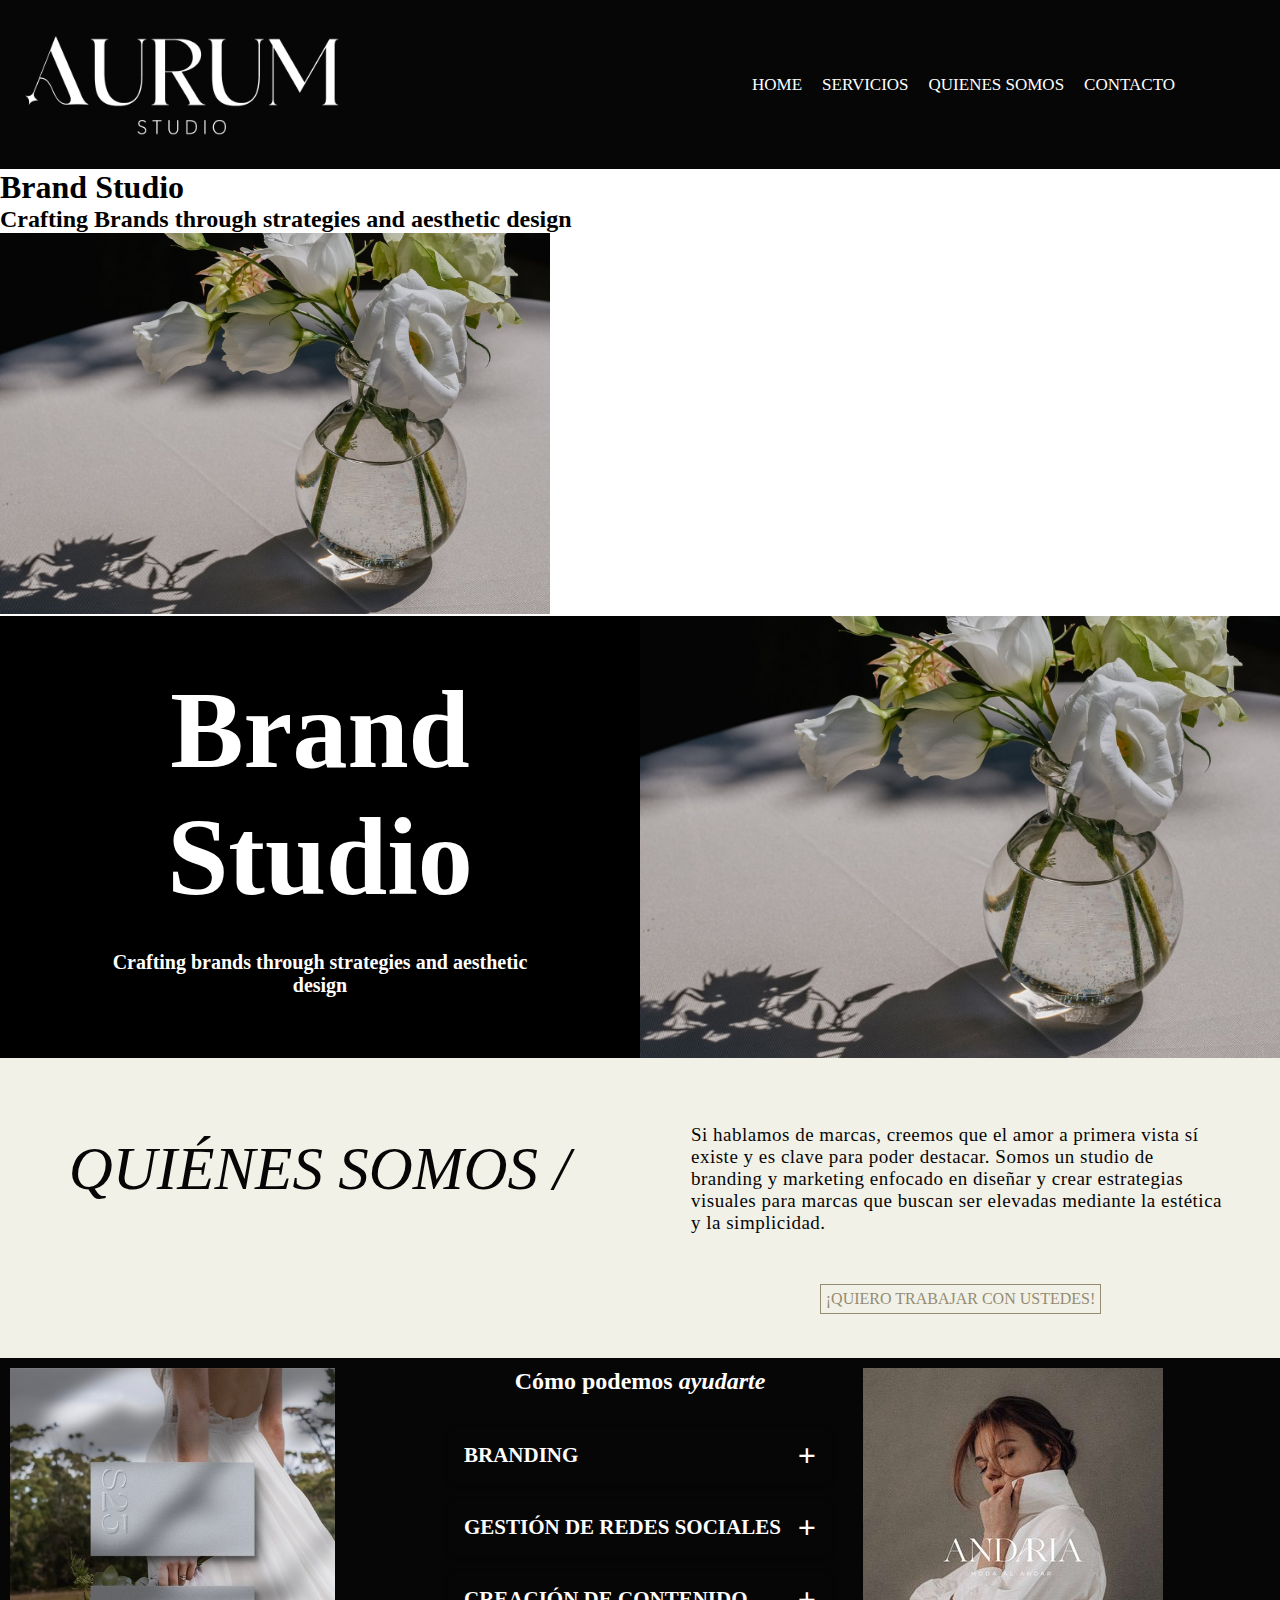
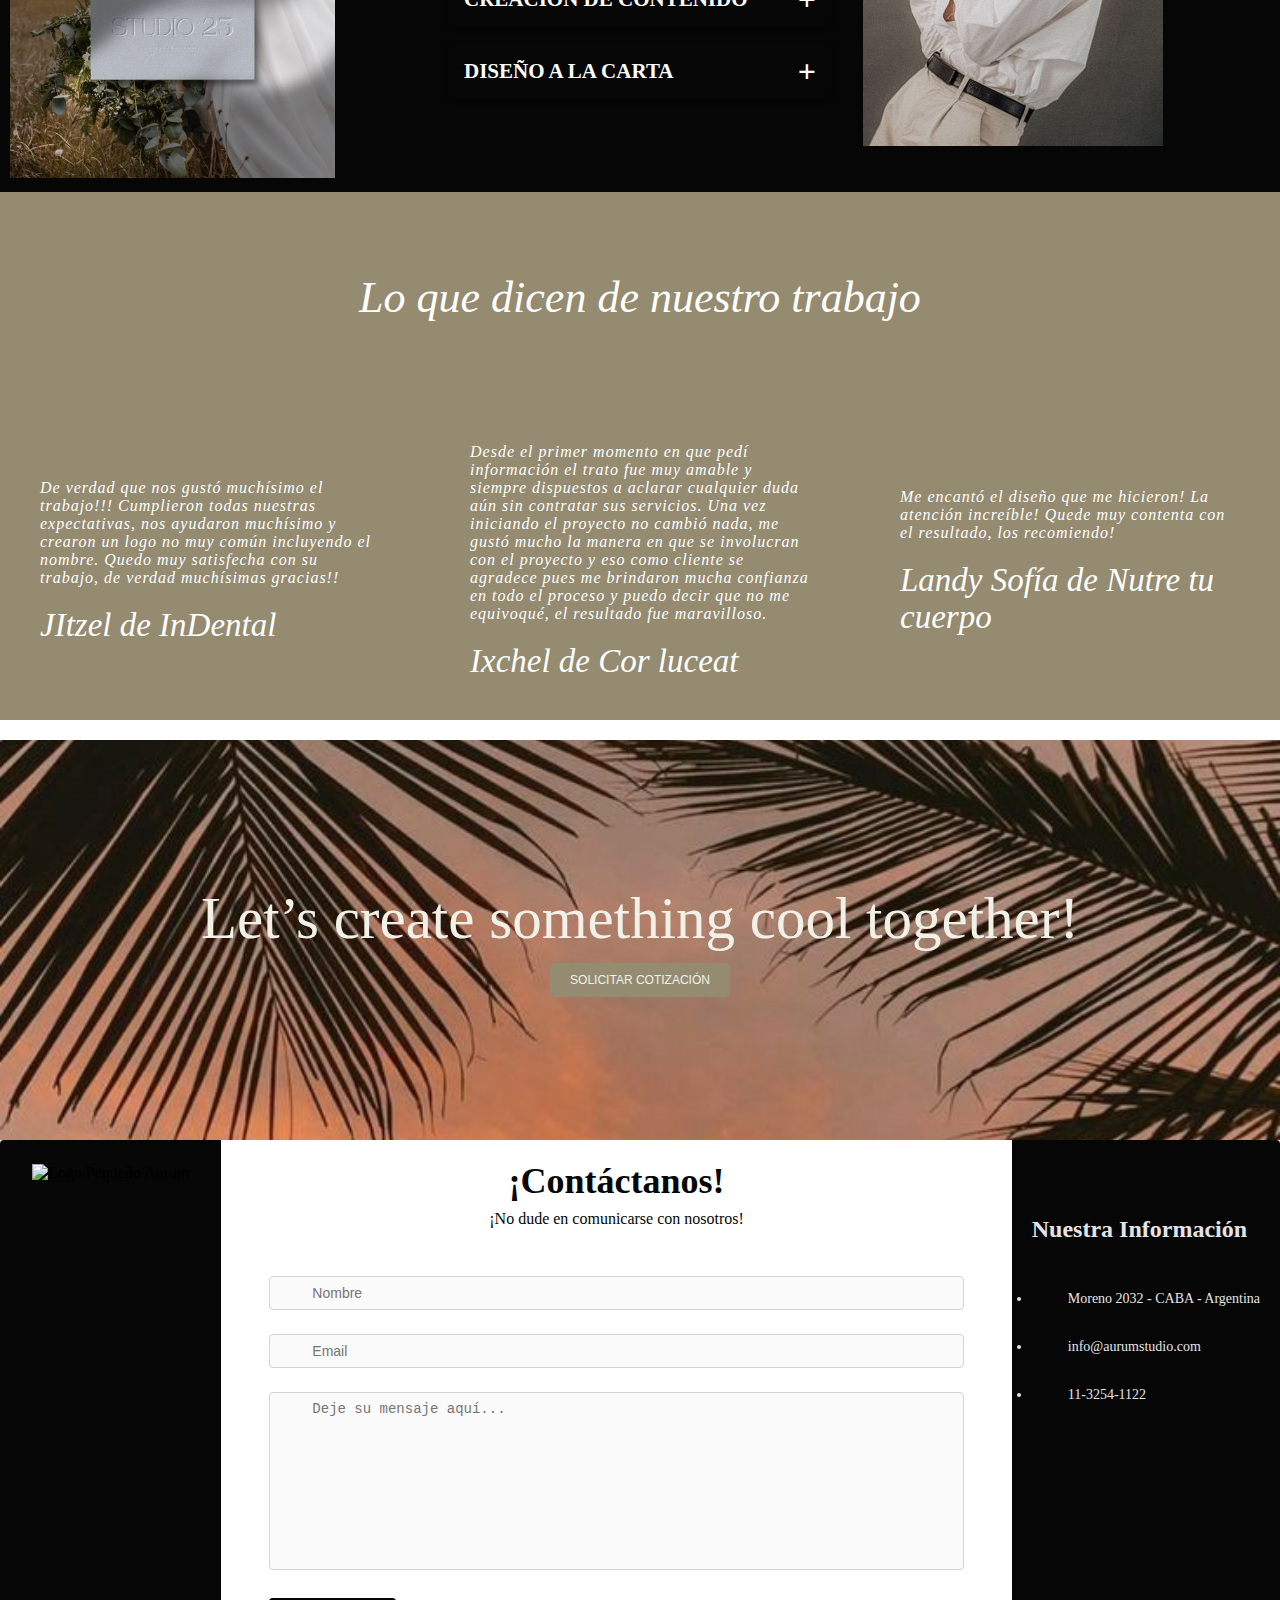
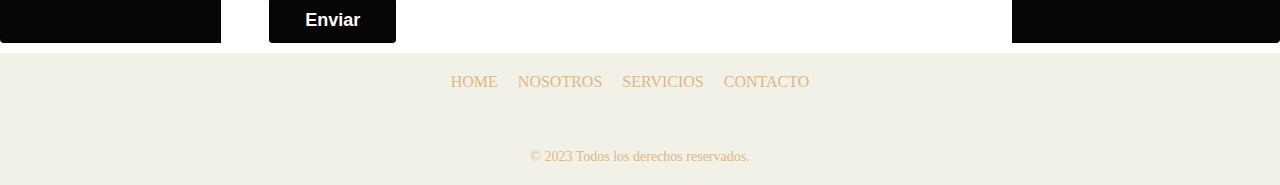
==== commit 80bc7e94: "Pruebas en index2.html" ====
--- a/index.html
+++ b/index.html
@@ -35,6 +35,18 @@
 
             </nav>
         </div>
+        <div class="container-fluid">
+            <div class="row">
+              <div class="col-md-6">
+                <h1>Brand Studio</h1>
+                <h2>Crafting Brands through strategies and aesthetic design</h2>
+              </div>
+              <div class="col-md-6">
+                <img src="images/imagen1.jpg" width="550px" alt="Imagen de la marca" class=" header-image">
+              </div>
+            </div>
+          </div> 
+        
         <div class="header-info">
             <div class="branding">
                 <h1>Brand Studio</h1>
--- a/estilos.css
+++ b/estilos.css
@@ -52,6 +52,10 @@
   align-items: center;
   background-color: #000;
   border-top: 2px solid #fff;
+}
+.header-info-2{
+  background-color: #000;
+  border-top: 2px solid #fff
 }
 
 .branding {
@@ -640,4 +644,7 @@
       padding: 0.5em 1em;
   }
 }
-
+@media screen and (max-width: 425px){
+
+}
+
